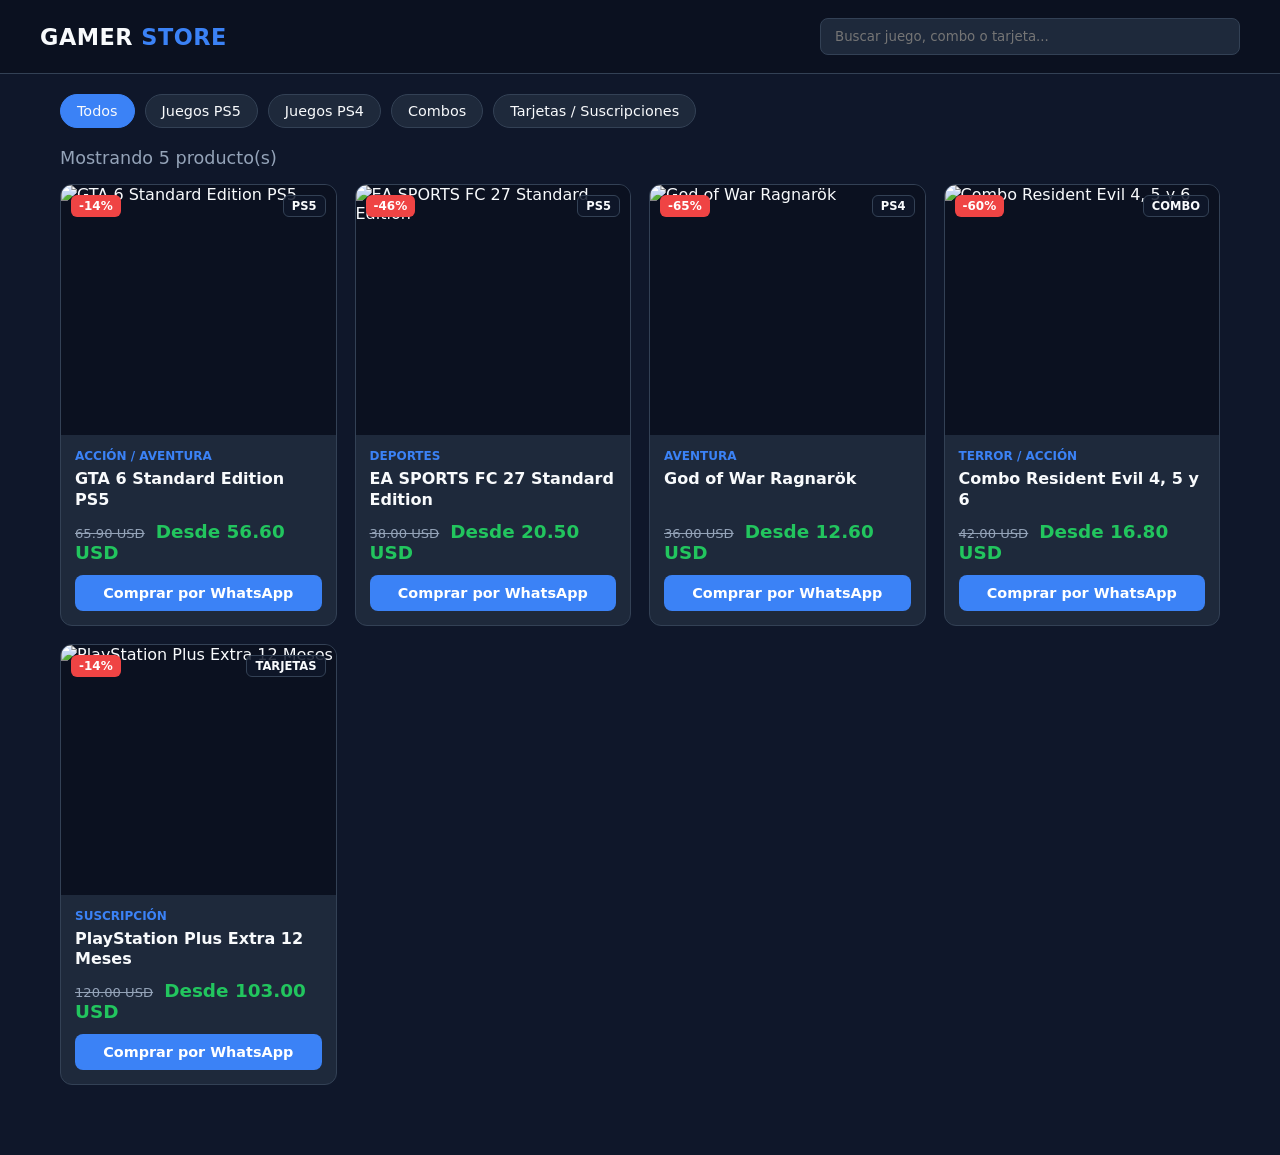
==== index.html @ 02ed70de "Update index.html" ====
<!DOCTYPE html>
<html lang="es">
<head>
  <!-- =========================================================
       SECCIÓN 1: CONFIGURACIÓN TÉCNICA Y TÍTULO DE LA PÁGINA
       Aquí defines el título que aparece en la pestaña del navegador.
       ========================================================= -->
  <meta charset="UTF-8" />
  <meta name="viewport" content="width=device-width, initial-scale=1.0" />
  <title>Catálogo Digital Gamer</title>
  
  <!-- =========================================================
       SECCIÓN 2: ESTILOS VISUALES (CSS)
       Aquí controlas colores, tamaños, bordes y distribución.
       Si quieres cambiar colores o el estilo de las tarjetas, se edita aquí.
       ========================================================= -->
  <style>
    /* Variables de color principales de la tienda */
    :root {
      --bg: #0f172a;          /* Color de fondo general */
      --card: #1e293b;        /* Color de fondo de cada tarjeta de producto */
      --card-hover: #273549;  /* Color de la tarjeta al pasar el mouse */
      --accent: #3b82f6;      /* Color principal (botones y detalles) */
      --accent-hover: #2563eb;/* Color del botón al pasar el mouse */
      --green: #22c55e;       /* Color del precio actual */
      --red: #ef4444;         /* Color de la etiqueta de descuento */
      --text: #f8fafc;        /* Color del texto principal */
      --muted: #94a3b8;       /* Color del texto secundario / precio tachado */
      --border: #334155;      /* Color de bordes sutiles */
    }

    /* Reseteo básico para que todos los navegadores midan igual */
    * {
      box-sizing: border-box;
      margin: 0;
      padding: 0;
      font-family: system-ui, -apple-system, sans-serif;
    }

    body {
      background: var(--bg);
      color: var(--text);
      padding-bottom: 50px;
    }

    /* Barra superior fija (Header) */
    header {
      background: #0b1120;
      border-bottom: 1px solid var(--border);
      padding: 18px 20px;
      position: sticky;
      top: 0;
      z-index: 100;
    }

    .header-inner {
      max-width: 1200px;
      margin: auto;
      display: flex;
      flex-wrap: wrap;
      gap: 14px;
      align-items: center;
      justify-content: space-between;
    }

    .logo {
      font-size: 1.4rem;
      font-weight: 800;
      letter-spacing: 0.5px;
    }

    .logo span {
      color: var(--accent);
    }

    /* Caja de búsqueda */
    .search-box {
      flex: 1;
      min-width: 240px;
      max-width: 420px;
    }

    .search-box input {
      width: 100%;
      padding: 10px 14px;
      border-radius: 8px;
      border: 1px solid var(--border);
      background: var(--card);
      color: var(--text);
      outline: none;
    }

    .search-box input:focus {
      border-color: var(--accent);
    }

    /* Fila de botones de filtro */
    .filters {
      max-width: 1200px;
      margin: 20px auto 10px;
      padding: 0 20px;
      display: flex;
      flex-wrap: wrap;
      gap: 10px;
    }

    .filter-btn {
      background: var(--card);
      color: var(--text);
      border: 1px solid var(--border);
      padding: 8px 16px;
      border-radius: 999px;
      cursor: pointer;
      font-size: 0.9rem;
      transition: 0.2s;
    }

    .filter-btn:hover,
    .filter-btn.active {
      background: var(--accent);
      border-color: var(--accent);
    }

    /* Contenedor principal de la cuadrícula de productos */
    .container {
      max-width: 1200px;
      margin: 20px auto;
      padding: 0 20px;
    }

    .section-title {
      font-size: 1.1rem;
      margin-bottom: 16px;
      color: var(--muted);
    }

    /* Cuadrícula adaptable: ajusta columnas según el ancho de pantalla */
    .grid {
      display: grid;
      grid-template-columns: repeat(auto-fill, minmax(220px, 1fr));
      gap: 18px;
    }

    /* Tarjeta individual de cada producto */
    .card {
      background: var(--card);
      border: 1px solid var(--border);
      border-radius: 12px;
      overflow: hidden;
      display: flex;
      flex-direction: column;
      position: relative;
      transition: transform 0.2s, background 0.2s;
    }

    .card:hover {
      transform: translateY(-4px);
      background: var(--card-hover);
    }

    /* Etiqueta roja de descuento (arriba a la izquierda) */
    .badge {
      position: absolute;
      top: 10px;
      left: 10px;
      background: var(--red);
      color: white;
      font-size: 0.75rem;
      font-weight: 700;
      padding: 4px 8px;
      border-radius: 6px;
    }

    /* Etiqueta de plataforma (arriba a la derecha) */
    .platform-tag {
      position: absolute;
      top: 10px;
      right: 10px;
      background: rgba(15, 23, 42, 0.85);
      border: 1px solid var(--border);
      color: var(--text);
      font-size: 0.72rem;
      padding: 3px 8px;
      border-radius: 6px;
      font-weight: 600;
    }

    /* Imagen de portada del producto */
    .card img {
      width: 100%;
      height: 250px;
      object-fit: cover;
      background: #0b1120;
    }

    /* Contenido interno de la tarjeta */
    .card-body {
      padding: 14px;
      display: flex;
      flex-direction: column;
      flex: 1;
      justify-content: space-between;
    }

    .card-category {
      font-size: 0.75rem;
      color: var(--accent);
      font-weight: 600;
      text-transform: uppercase;
    }

    .card-title {
      font-size: 1rem;
      font-weight: 700;
      margin: 6px 0 10px;
      line-height: 1.3;
    }

    .price-box {
      margin-bottom: 12px;
    }

    .old-price {
      font-size: 0.82rem;
      color: var(--muted);
      text-decoration: line-through;
      margin-right: 6px;
    }

    .price {
      font-size: 1.15rem;
      font-weight: 800;
      color: var(--green);
    }

    /* Botón de compra */
    .buy-btn {
      display: block;
      text-align: center;
      background: var(--accent);
      color: white;
      text-decoration: none;
      padding: 10px;
      border-radius: 8px;
      font-weight: 600;
      font-size: 0.9rem;
      transition: 0.2s;
    }

    .buy-btn:hover {
      background: var(--accent-hover);
    }
  </style>
</head>

<body>

  <!-- =========================================================
       SECCIÓN 3: ENCABEZADO (LOGO Y BUSCADOR)
       Aquí está el título visible de la tienda y la caja de búsqueda.
       ========================================================= -->
  <header>
    <div class="header-inner">
      <div class="logo" id="storeName">GAMER <span>STORE</span></div>
      <div class="search-box">
        <input type="text" id="searchInput" placeholder="Buscar juego, combo o tarjeta..." />
      </div>
    </div>
  </header>

  <!-- =========================================================
       SECCIÓN 4: BARRA DE FILTROS
       Cada botón filtra según su atributo data-filter.
       Si agregas una categoría nueva, aquí sumas su botón.
       ========================================================= -->
  <div class="filters" id="filterBar">
    <button class="filter-btn active" data-filter="TODOS">Todos</button>
    <button class="filter-btn" data-filter="PS5">Juegos PS5</button>
    <button class="filter-btn" data-filter="PS4">Juegos PS4</button>
    <button class="filter-btn" data-filter="COMBO">Combos</button>
    <button class="filter-btn" data-filter="TARJETAS">Tarjetas / Suscripciones</button>
  </div>

  <!-- =========================================================
       SECCIÓN 5: ZONA DEL CATÁLOGO
       El contador y la cuadrícula se llenan automáticamente desde JavaScript.
       ========================================================= -->
  <div class="container">
    <div class="section-title" id="resultCount">Cargando catálogo...</div>
    <div class="grid" id="productGrid"></div>
  </div>

  <script>
    /* =========================================================
       SECCIÓN 6: DATOS EDITABLES DE TU TIENDA Y PRODUCTOS
       Esta es la zona que más vas a modificar en el día a día.
       ========================================================= */

    // 6A. Ajustes generales de tu tienda
    const CONFIG = {
      nombreTiendaParte1: "GAMER",          // Primera palabra del logo
      nombreTiendaParte2: "STORE",          // Segunda palabra (resaltada en azul)
      moneda: "USD",                        // Moneda mostrada junto al precio
      whatsappNumero: "593999999999"        // Número de WhatsApp con código de país (sin + ni espacios)
    };

    // 6B. Lista de productos (copia y pega un objeto {...} para agregar uno nuevo)
    const PRODUCTOS = [
      {
        titulo: "GTA 6 Standard Edition PS5",
        plataforma: "PS5", // Debe coincidir con los filtros: PS5, PS4, COMBO o TARJETAS
        categoria: "Acción / Aventura",
        descuento: "-14%", // Déjalo vacío "" si no quieres mostrar etiqueta roja
        precioAnterior: "65.90", // Déjalo vacío "" si no quieres precio tachado
        precioActual: "56.60",
        imagen: "https://images.unsplash.com/photo-1542751371-adc38448a05e?auto=format&fit=crop&w=600&q=80"
      },
      {
        titulo: "EA SPORTS FC 27 Standard Edition",
        plataforma: "PS5",
        categoria: "Deportes",
        descuento: "-46%",
        precioAnterior: "38.00",
        precioActual: "20.50",
        imagen: "https://images.unsplash.com/photo-1511512578047-dfb367046420?auto=format&fit=crop&w=600&q=80"
      },
      {
        titulo: "God of War Ragnarök",
        plataforma: "PS4",
        categoria: "Aventura",
        descuento: "-65%",
        precioAnterior: "36.00",
        precioActual: "12.60",
        imagen: "https://images.unsplash.com/photo-1538481199705-c710c4e965fc?auto=format&fit=crop&w=600&q=80"
      },
      {
        titulo: "Combo Resident Evil 4, 5 y 6",
        plataforma: "COMBO",
        categoria: "Terror / Acción",
        descuento: "-60%",
        precioAnterior: "42.00",
        precioActual: "16.80",
        imagen: "https://images.unsplash.com/photo-1552820728-8b83bb6b773f?auto=format&fit=crop&w=600&q=80"
      },
      {
        titulo: "PlayStation Plus Extra 12 Meses",
        plataforma: "TARJETAS",
        categoria: "Suscripción",
        descuento: "-14%",
        precioAnterior: "120.00",
        precioActual: "103.00",
        imagen: "https://images.unsplash.com/photo-1606144042614-b2417e99c4e3?auto=format&fit=crop&w=600&q=80"
      }
    ];

    /* =========================================================
       SECCIÓN 7: LÓGICA DEL FUNCIONAMIENTO (NO TOCAR AL INICIO)
       Aquí se aplica el nombre de la tienda, se filtran productos,
       se lee el buscador y se generan las tarjetas en pantalla.
       ========================================================= */

    // 7A. Aplica el nombre configurado en CONFIG al logo superior
    const storeNameEl = document.getElementById("storeName");
    storeNameEl.innerHTML = `${CONFIG.nombreTiendaParte1} <span>${CONFIG.nombreTiendaParte2}</span>`;

    // 7B. Estado actual de filtros y búsqueda
    let filtroActual = "TODOS";
    let textoBusqueda = "";

    // 7C. Referencias a elementos del HTML
    const grid = document.getElementById("productGrid");
    const searchInput = document.getElementById("searchInput");
    const filterButtons = document.querySelectorAll(".filter-btn");
    const resultCount = document.getElementById("resultCount");

    // 7D. Función principal: filtra y dibuja las tarjetas en pantalla
    function renderizarProductos() {
      const filtrados = PRODUCTOS.filter((producto) => {
        // Comprueba si coincide con el botón de plataforma activo
        const coincidePlataforma =
          filtroActual === "TODOS" ||
          producto.plataforma.toUpperCase() === filtroActual;

        // Comprueba si el texto escrito aparece en título, categoría o plataforma
        const coincideTexto =
          producto.titulo.toLowerCase().includes(textoBusqueda) ||
          producto.categoria.toLowerCase().includes(textoBusqueda) ||
          producto.plataforma.toLowerCase().includes(textoBusqueda);

        return coincidePlataforma && coincideTexto;
      });

      // Actualiza el contador de resultados
      resultCount.textContent = `Mostrando ${filtrados.length} producto(s)`;

      // Si no hay coincidencias, muestra un mensaje amigable
      if (filtrados.length === 0) {
        grid.innerHTML = `<p style="color: var(--muted);">No se encontraron productos con ese filtro o búsqueda.</p>`;
        return;
      }

      // Construye el HTML de cada tarjeta
      grid.innerHTML = filtrados
        .map((producto) => {
          // Prepara el mensaje automático de WhatsApp con los datos del producto
          const mensaje = encodeURIComponent(
            `Hola! Quiero consultar por: ${producto.titulo} (${producto.plataforma}) - Precio: ${producto.precioActual} ${CONFIG.moneda}`
          );
          const linkWhatsapp = `https://wa.me/${CONFIG.whatsappNumero}?text=${mensaje}`;

          // Solo muestra la etiqueta roja si existe un descuento
          const badgeHtml = producto.descuento
            ? `<span class="badge">${producto.descuento}</span>`
            : "";

          // Solo muestra el precio tachado si existe precioAnterior
          const oldPriceHtml = producto.precioAnterior
            ? `<span class="old-price">${producto.precioAnterior} ${CONFIG.moneda}</span>`
            : "";

          return `
            <div class="card">
              ${badgeHtml}
              <span class="platform-tag">${producto.plataforma}</span>
              <img src="${producto.imagen}" alt="${producto.titulo}" loading="lazy" />
              <div class="card-body">
                <div>
                  <div class="card-category">${producto.categoria}</div>
                  <div class="card-title">${producto.titulo}</div>
                </div>
                <div>
                  <div class="price-box">
                    ${oldPriceHtml}
                    <span class="price">Desde ${producto.precioActual} ${CONFIG.moneda}</span>
                  </div>
                  <a class="buy-btn" href="${linkWhatsapp}" target="_blank" rel="noopener noreferrer">
                    Comprar por WhatsApp
                  </a>
                </div>
              </div>
            </div>
          `;
        })
        .join("");
    }

    // 7E. Escucha los clics en los botones de filtro
    filterButtons.forEach((boton) => {
      boton.addEventListener("click", () => {
        filterButtons.forEach((b) => b.classList.remove("active"));
        boton.classList.add("active");
        filtroActual = boton.dataset.filter;
        renderizarProductos();
      });
    });

    // 7F. Escucha lo que el usuario escribe en el buscador
    searchInput.addEventListener("input", (evento) => {
      textoBusqueda = evento.target.value.toLowerCase().trim();
      renderizarProductos();
    });

    // 7G. Primera ejecución al cargar la página
    renderizarProductos();
  </script>
</body>
</html>
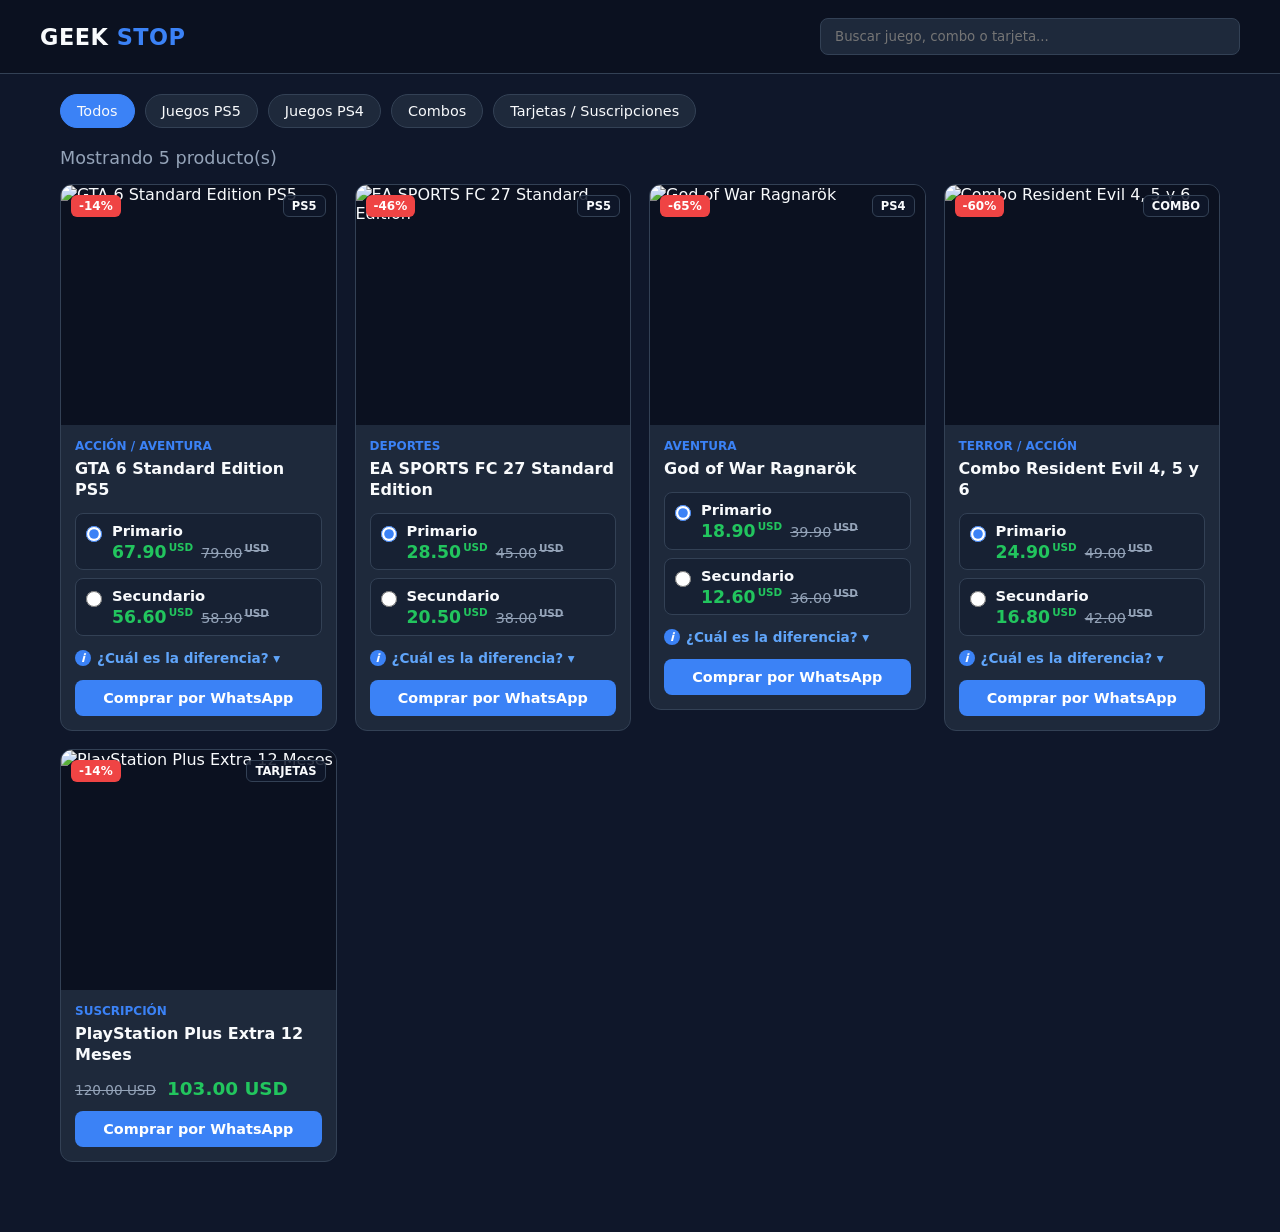
==== commit 30da8258: "Rename inde.html to index.html" ====
--- a/index.html
+++ b/index.html
@@ -3,33 +3,29 @@
 <head>
   <!-- =========================================================
        SECCIÓN 1: CONFIGURACIÓN TÉCNICA Y TÍTULO DE LA PÁGINA
-       Aquí defines el título que aparece en la pestaña del navegador.
        ========================================================= -->
   <meta charset="UTF-8" />
   <meta name="viewport" content="width=device-width, initial-scale=1.0" />
   <title>Catálogo Digital Gamer</title>
-  
+
   <!-- =========================================================
        SECCIÓN 2: ESTILOS VISUALES (CSS)
-       Aquí controlas colores, tamaños, bordes y distribución.
-       Si quieres cambiar colores o el estilo de las tarjetas, se edita aquí.
        ========================================================= -->
   <style>
-    /* Variables de color principales de la tienda */
     :root {
-      --bg: #0f172a;          /* Color de fondo general */
-      --card: #1e293b;        /* Color de fondo de cada tarjeta de producto */
-      --card-hover: #273549;  /* Color de la tarjeta al pasar el mouse */
-      --accent: #3b82f6;      /* Color principal (botones y detalles) */
-      --accent-hover: #2563eb;/* Color del botón al pasar el mouse */
-      --green: #22c55e;       /* Color del precio actual */
-      --red: #ef4444;         /* Color de la etiqueta de descuento */
-      --text: #f8fafc;        /* Color del texto principal */
-      --muted: #94a3b8;       /* Color del texto secundario / precio tachado */
-      --border: #334155;      /* Color de bordes sutiles */
-    }
-
-    /* Reseteo básico para que todos los navegadores midan igual */
+      --bg: #0f172a;
+      --card: #1e293b;
+      --card-hover: #273549;
+      --accent: #3b82f6;
+      --accent-hover: #2563eb;
+      --green: #22c55e;
+      --red: #ef4444;
+      --text: #f8fafc;
+      --muted: #94a3b8;
+      --border: #334155;
+      --info-bg: #0f172a;
+    }
+
     * {
       box-sizing: border-box;
       margin: 0;
@@ -43,7 +39,7 @@
       padding-bottom: 50px;
     }
 
-    /* Barra superior fija (Header) */
+    /* Barra superior fija */
     header {
       background: #0b1120;
       border-bottom: 1px solid var(--border);
@@ -73,7 +69,6 @@
       color: var(--accent);
     }
 
-    /* Caja de búsqueda */
     .search-box {
       flex: 1;
       min-width: 240px;
@@ -94,7 +89,7 @@
       border-color: var(--accent);
     }
 
-    /* Fila de botones de filtro */
+    /* Fila de filtros */
     .filters {
       max-width: 1200px;
       margin: 20px auto 10px;
@@ -121,7 +116,7 @@
       border-color: var(--accent);
     }
 
-    /* Contenedor principal de la cuadrícula de productos */
+    /* Contenedor y cuadrícula */
     .container {
       max-width: 1200px;
       margin: 20px auto;
@@ -134,14 +129,14 @@
       color: var(--muted);
     }
 
-    /* Cuadrícula adaptable: ajusta columnas según el ancho de pantalla */
     .grid {
       display: grid;
-      grid-template-columns: repeat(auto-fill, minmax(220px, 1fr));
+      grid-template-columns: repeat(auto-fill, minmax(245px, 1fr));
       gap: 18px;
-    }
-
-    /* Tarjeta individual de cada producto */
+      align-items: start;
+    }
+
+    /* Tarjeta individual */
     .card {
       background: var(--card);
       border: 1px solid var(--border);
@@ -158,7 +153,6 @@
       background: var(--card-hover);
     }
 
-    /* Etiqueta roja de descuento (arriba a la izquierda) */
     .badge {
       position: absolute;
       top: 10px;
@@ -171,7 +165,6 @@
       border-radius: 6px;
     }
 
-    /* Etiqueta de plataforma (arriba a la derecha) */
     .platform-tag {
       position: absolute;
       top: 10px;
@@ -185,15 +178,13 @@
       font-weight: 600;
     }
 
-    /* Imagen de portada del producto */
     .card img {
       width: 100%;
-      height: 250px;
+      height: 240px;
       object-fit: cover;
       background: #0b1120;
     }
 
-    /* Contenido interno de la tarjeta */
     .card-body {
       padding: 14px;
       display: flex;
@@ -212,16 +203,144 @@
     .card-title {
       font-size: 1rem;
       font-weight: 700;
-      margin: 6px 0 10px;
+      margin: 6px 0 12px;
       line-height: 1.3;
     }
 
+    /* =========================================================
+       NUEVOS ESTILOS: SELECTOR PRIMARIO / SECUNDARIO Y DESPLEGABLE
+       ========================================================= */
+    .edition-options {
+      display: flex;
+      flex-direction: column;
+      gap: 8px;
+      margin-bottom: 10px;
+    }
+
+    .edition-option {
+      display: flex;
+      align-items: flex-start;
+      gap: 10px;
+      padding: 8px 10px;
+      border-radius: 8px;
+      border: 1px solid var(--border);
+      background: rgba(15, 23, 42, 0.45);
+      cursor: pointer;
+      transition: 0.2s;
+    }
+
+    .edition-option:hover {
+      border-color: var(--accent);
+    }
+
+    .edition-option input[type="radio"] {
+      margin-top: 4px;
+      accent-color: var(--accent);
+      cursor: pointer;
+      width: 16px;
+      height: 16px;
+    }
+
+    .edition-details {
+      display: flex;
+      flex-direction: column;
+    }
+
+    .edition-label {
+      font-size: 0.92rem;
+      font-weight: 700;
+      color: var(--text);
+      margin-bottom: 2px;
+    }
+
+    .edition-prices {
+      display: flex;
+      align-items: baseline;
+      gap: 8px;
+      flex-wrap: wrap;
+    }
+
+    .price-now {
+      font-size: 1.08rem;
+      font-weight: 800;
+      color: var(--green);
+    }
+
+    .price-now sup,
+    .price-old sup {
+      font-size: 0.65rem;
+      font-weight: 600;
+      margin-left: 2px;
+    }
+
+    .price-old {
+      font-size: 0.9rem;
+      color: var(--muted);
+      text-decoration: line-through;
+    }
+
+    /* Botón "¿Cuál es la diferencia?" */
+    .diff-toggle {
+      display: inline-flex;
+      align-items: center;
+      gap: 6px;
+      background: none;
+      border: none;
+      color: #60a5fa;
+      font-size: 0.85rem;
+      font-weight: 600;
+      cursor: pointer;
+      padding: 4px 0;
+      margin-bottom: 10px;
+      text-align: left;
+    }
+
+    .diff-toggle:hover {
+      text-decoration: underline;
+    }
+
+    .info-icon {
+      display: inline-flex;
+      align-items: center;
+      justify-content: center;
+      width: 16px;
+      height: 16px;
+      border-radius: 50%;
+      background: #3b82f6;
+      color: #ffffff;
+      font-size: 0.72rem;
+      font-weight: 800;
+      font-style: italic;
+    }
+
+    /* Bloque desplegable con la explicación */
+    .diff-box {
+      display: none;
+      background: var(--info-bg);
+      border: 1px solid var(--border);
+      border-radius: 8px;
+      padding: 10px 12px;
+      font-size: 0.8rem;
+      line-height: 1.45;
+      color: #cbd5e1;
+      margin-bottom: 12px;
+    }
+
+    .diff-box.open {
+      display: block;
+    }
+
+    .diff-box p + p {
+      margin-top: 6px;
+    }
+
+    /* Precio simple para tarjetas / suscripciones */
     .price-box {
       margin-bottom: 12px;
     }
 
     .old-price {
-      font-size: 0.82rem;
+      font-size: 0.85rem;
       color: var(--muted);
       text-decoration: line-through;
       margin-right: 6px;
@@ -233,7 +352,7 @@
       color: var(--green);
     }
 
-    /* Botón de compra */
+    /* Botón de compra por WhatsApp */
     .buy-btn {
       display: block;
       text-align: center;
@@ -257,11 +376,10 @@
 
   <!-- =========================================================
        SECCIÓN 3: ENCABEZADO (LOGO Y BUSCADOR)
-       Aquí está el título visible de la tienda y la caja de búsqueda.
        ========================================================= -->
   <header>
     <div class="header-inner">
-      <div class="logo" id="storeName">GAMER <span>STORE</span></div>
+      <div class="logo" id="storeName">GEEK <span>STOP</span></div>
       <div class="search-box">
         <input type="text" id="searchInput" placeholder="Buscar juego, combo o tarjeta..." />
       </div>
@@ -270,8 +388,6 @@
 
   <!-- =========================================================
        SECCIÓN 4: BARRA DE FILTROS
-       Cada botón filtra según su atributo data-filter.
-       Si agregas una categoría nueva, aquí sumas su botón.
        ========================================================= -->
   <div class="filters" id="filterBar">
     <button class="filter-btn active" data-filter="TODOS">Todos</button>
@@ -283,7 +399,6 @@
 
   <!-- =========================================================
        SECCIÓN 5: ZONA DEL CATÁLOGO
-       El contador y la cuadrícula se llenan automáticamente desde JavaScript.
        ========================================================= -->
   <div class="container">
     <div class="section-title" id="resultCount">Cargando catálogo...</div>
@@ -293,26 +408,34 @@
   <script>
     /* =========================================================
        SECCIÓN 6: DATOS EDITABLES DE TU TIENDA Y PRODUCTOS
-       Esta es la zona que más vas a modificar en el día a día.
        ========================================================= */
 
-    // 6A. Ajustes generales de tu tienda
+    // 6A. Ajustes generales y texto único de "¿Cuál es la diferencia?"
     const CONFIG = {
-      nombreTiendaParte1: "GAMER",          // Primera palabra del logo
-      nombreTiendaParte2: "STORE",          // Segunda palabra (resaltada en azul)
-      moneda: "USD",                        // Moneda mostrada junto al precio
-      whatsappNumero: "593999999999"        // Número de WhatsApp con código de país (sin + ni espacios)
+      nombreTiendaParte1: "GEEK",
+      nombreTiendaParte2: "STOP",
+      moneda: "USD",
+      whatsappNumero: "593999999999", // Tu número con código de país sin +
+
+      // Texto único que se mostrará al abrir "¿Cuál es la diferencia?" en todos los juegos
+      explicacionPrimarioSecundario: `
+        <p><strong>Cuenta Primaria:</strong> Juegas directamente desde tu usuario personal de PlayStation, guardas tus trofeos y avances en tu cuenta y puedes jugar sin conexión a internet.</p>
+        <p><strong>Cuenta Secundaria:</strong> Juegas ingresando al usuario entregado y requiere conexión a internet para verificar la licencia mientras juegas.</p>
+      `
     };
 
-    // 6B. Lista de productos (copia y pega un objeto {...} para agregar uno nuevo)
+    // 6B. Lista de productos
+    // - Para JUEGOS (PS5, PS4, COMBO): usa esJuego: true y rellena primario y secundario.
+    // - Para TARJETAS / SUSCRIPCIONES: usa esJuego: false y rellena precioAnterior y precioActual.
     const PRODUCTOS = [
       {
         titulo: "GTA 6 Standard Edition PS5",
-        plataforma: "PS5", // Debe coincidir con los filtros: PS5, PS4, COMBO o TARJETAS
+        plataforma: "PS5",
         categoria: "Acción / Aventura",
-        descuento: "-14%", // Déjalo vacío "" si no quieres mostrar etiqueta roja
-        precioAnterior: "65.90", // Déjalo vacío "" si no quieres precio tachado
-        precioActual: "56.60",
+        descuento: "-14%",
+        esJuego: true,
+        primario: { actual: "67.90", anterior: "79.00" },
+        secundario: { actual: "56.60", anterior: "58.90" },
         imagen: "https://images.unsplash.com/photo-1542751371-adc38448a05e?auto=format&fit=crop&w=600&q=80"
       },
       {
@@ -320,8 +443,9 @@
         plataforma: "PS5",
         categoria: "Deportes",
         descuento: "-46%",
-        precioAnterior: "38.00",
-        precioActual: "20.50",
+        esJuego: true,
+        primario: { actual: "28.50", anterior: "45.00" },
+        secundario: { actual: "20.50", anterior: "38.00" },
         imagen: "https://images.unsplash.com/photo-1511512578047-dfb367046420?auto=format&fit=crop&w=600&q=80"
       },
       {
@@ -329,8 +453,9 @@
         plataforma: "PS4",
         categoria: "Aventura",
         descuento: "-65%",
-        precioAnterior: "36.00",
-        precioActual: "12.60",
+        esJuego: true,
+        primario: { actual: "18.90", anterior: "39.90" },
+        secundario: { actual: "12.60", anterior: "36.00" },
         imagen: "https://images.unsplash.com/photo-1538481199705-c710c4e965fc?auto=format&fit=crop&w=600&q=80"
       },
       {
@@ -338,8 +463,9 @@
         plataforma: "COMBO",
         categoria: "Terror / Acción",
         descuento: "-60%",
-        precioAnterior: "42.00",
-        precioActual: "16.80",
+        esJuego: true,
+        primario: { actual: "24.90", anterior: "49.00" },
+        secundario: { actual: "16.80", anterior: "42.00" },
         imagen: "https://images.unsplash.com/photo-1552820728-8b83bb6b773f?auto=format&fit=crop&w=600&q=80"
       },
       {
@@ -347,6 +473,7 @@
         plataforma: "TARJETAS",
         categoria: "Suscripción",
         descuento: "-14%",
+        esJuego: false,
         precioAnterior: "120.00",
         precioActual: "103.00",
         imagen: "https://images.unsplash.com/photo-1606144042614-b2417e99c4e3?auto=format&fit=crop&w=600&q=80"
@@ -354,34 +481,33 @@
     ];
 
     /* =========================================================
-       SECCIÓN 7: LÓGICA DEL FUNCIONAMIENTO (NO TOCAR AL INICIO)
-       Aquí se aplica el nombre de la tienda, se filtran productos,
-       se lee el buscador y se generan las tarjetas en pantalla.
+       SECCIÓN 7: LÓGICA DEL FUNCIONAMIENTO (NO NECESITAS TOCARLA)
        ========================================================= */
-
-    // 7A. Aplica el nombre configurado en CONFIG al logo superior
     const storeNameEl = document.getElementById("storeName");
     storeNameEl.innerHTML = `${CONFIG.nombreTiendaParte1} <span>${CONFIG.nombreTiendaParte2}</span>`;
 
-    // 7B. Estado actual de filtros y búsqueda
     let filtroActual = "TODOS";
     let textoBusqueda = "";
 
-    // 7C. Referencias a elementos del HTML
     const grid = document.getElementById("productGrid");
     const searchInput = document.getElementById("searchInput");
     const filterButtons = document.querySelectorAll(".filter-btn");
     const resultCount = document.getElementById("resultCount");
 
-    // 7D. Función principal: filtra y dibuja las tarjetas en pantalla
+    function crearUrlWhatsapp(titulo, plataforma, modalidad, precio) {
+      const detalleModalidad = modalidad ? ` - Edición: ${modalidad}` : "";
+      const mensaje = encodeURIComponent(
+        `Hola! Quiero comprar: ${titulo} (${plataforma})${detalleModalidad} - Precio: ${precio} ${CONFIG.moneda}`
+      );
+      return `https://wa.me/${CONFIG.whatsappNumero}?text=${mensaje}`;
+    }
+
     function renderizarProductos() {
       const filtrados = PRODUCTOS.filter((producto) => {
-        // Comprueba si coincide con el botón de plataforma activo
         const coincidePlataforma =
           filtroActual === "TODOS" ||
           producto.plataforma.toUpperCase() === filtroActual;
 
-        // Comprueba si el texto escrito aparece en título, categoría o plataforma
         const coincideTexto =
           producto.titulo.toLowerCase().includes(textoBusqueda) ||
           producto.categoria.toLowerCase().includes(textoBusqueda) ||
@@ -390,30 +516,98 @@
         return coincidePlataforma && coincideTexto;
       });
 
-      // Actualiza el contador de resultados
       resultCount.textContent = `Mostrando ${filtrados.length} producto(s)`;
 
-      // Si no hay coincidencias, muestra un mensaje amigable
       if (filtrados.length === 0) {
         grid.innerHTML = `<p style="color: var(--muted);">No se encontraron productos con ese filtro o búsqueda.</p>`;
         return;
       }
 
-      // Construye el HTML de cada tarjeta
       grid.innerHTML = filtrados
-        .map((producto) => {
-          // Prepara el mensaje automático de WhatsApp con los datos del producto
-          const mensaje = encodeURIComponent(
-            `Hola! Quiero consultar por: ${producto.titulo} (${producto.plataforma}) - Precio: ${producto.precioActual} ${CONFIG.moneda}`
-          );
-          const linkWhatsapp = `https://wa.me/${CONFIG.whatsappNumero}?text=${mensaje}`;
-
-          // Solo muestra la etiqueta roja si existe un descuento
+        .map((producto, idx) => {
           const badgeHtml = producto.descuento
             ? `<span class="badge">${producto.descuento}</span>`
             : "";
 
-          // Solo muestra el precio tachado si existe precioAnterior
+          // Bloque de precios si ES JUEGO (Primario y Secundario + desplegable)
+          if (producto.esJuego) {
+            const radioName = `edicion_${idx}`;
+            const linkInicial = crearUrlWhatsapp(
+              producto.titulo,
+              producto.plataforma,
+              "Primario",
+              producto.primario.actual
+            );
+
+            return `
+              <div class="card" data-titulo="${producto.titulo}" data-plataforma="${producto.plataforma}">
+                ${badgeHtml}
+                <span class="platform-tag">${producto.plataforma}</span>
+                <img src="${producto.imagen}" alt="${producto.titulo}" loading="lazy" />
+                <div class="card-body">
+                  <div>
+                    <div class="card-category">${producto.categoria}</div>
+                    <div class="card-title">${producto.titulo}</div>
+
+                    <div class="edition-options">
+                      <label class="edition-option">
+                        <input
+                          type="radio"
+                          name="${radioName}"
+                          value="Primario"
+                          data-precio="${producto.primario.actual}"
+                          checked
+                        />
+                        <div class="edition-details">
+                          <span class="edition-label">Primario</span>
+                          <div class="edition-prices">
+                            <span class="price-now">${producto.primario.actual}<sup>${CONFIG.moneda}</sup></span>
+                            ${producto.primario.anterior ? `<span class="price-old">${producto.primario.anterior}<sup>${CONFIG.moneda}</sup></span>` : ""}
+                          </div>
+                        </div>
+                      </label>
+
+                      <label class="edition-option">
+                        <input
+                          type="radio"
+                          name="${radioName}"
+                          value="Secundario"
+                          data-precio="${producto.secundario.actual}"
+                        />
+                        <div class="edition-details">
+                          <span class="edition-label">Secundario</span>
+                          <div class="edition-prices">
+                            <span class="price-now">${producto.secundario.actual}<sup>${CONFIG.moneda}</sup></span>
+                            ${producto.secundario.anterior ? `<span class="price-old">${producto.secundario.anterior}<sup>${CONFIG.moneda}</sup></span>` : ""}
+                          </div>
+                        </div>
+                      </label>
+                    </div>
+
+                    <button type="button" class="diff-toggle">
+                      <span class="info-icon">i</span> ¿Cuál es la diferencia? ▾
+                    </button>
+                    <div class="diff-box">
+                      ${CONFIG.explicacionPrimarioSecundario}
+                    </div>
+                  </div>
+
+                  <a class="buy-btn" href="${linkInicial}" target="_blank" rel="noopener noreferrer">
+                    Comprar por WhatsApp
+                  </a>
+                </div>
+              </div>
+            `;
+          }
+
+          // Bloque de precio simple si NO es juego (Tarjetas / Suscripciones)
+          const linkSimple = crearUrlWhatsapp(
+            producto.titulo,
+            producto.plataforma,
+            "",
+            producto.precioActual
+          );
+
           const oldPriceHtml = producto.precioAnterior
             ? `<span class="old-price">${producto.precioAnterior} ${CONFIG.moneda}</span>`
             : "";
@@ -431,9 +625,9 @@
                 <div>
                   <div class="price-box">
                     ${oldPriceHtml}
-                    <span class="price">Desde ${producto.precioActual} ${CONFIG.moneda}</span>
+                    <span class="price">${producto.precioActual} ${CONFIG.moneda}</span>
                   </div>
-                  <a class="buy-btn" href="${linkWhatsapp}" target="_blank" rel="noopener noreferrer">
+                  <a class="buy-btn" href="${linkSimple}" target="_blank" rel="noopener noreferrer">
                     Comprar por WhatsApp
                   </a>
                 </div>
@@ -442,9 +636,35 @@
           `;
         })
         .join("");
-    }
-
-    // 7E. Escucha los clics en los botones de filtro
+
+      // Conecta los eventos de cada tarjeta recién dibujada
+      activarEventosTarjetas();
+    }
+
+    function activarEventosTarjetas() {
+      // 1. Al cambiar entre Primario y Secundario, actualiza el enlace de WhatsApp
+      document.querySelectorAll('.card input[type="radio"]').forEach((radio) => {
+        radio.addEventListener("change", (e) => {
+          const card = e.target.closest(".card");
+          const titulo = card.dataset.titulo;
+          const plataforma = card.dataset.plataforma;
+          const modalidad = e.target.value;
+          const precio = e.target.dataset.precio;
+
+          const buyBtn = card.querySelector(".buy-btn");
+          buyBtn.href = crearUrlWhatsapp(titulo, plataforma, modalidad, precio);
+        });
+      });
+
+      // 2. Al hacer clic en "¿Cuál es la diferencia?", abre o cierra la explicación
+      document.querySelectorAll(".diff-toggle").forEach((btn) => {
+        btn.addEventListener("click", () => {
+          const box = btn.nextElementSibling;
+          box.classList.toggle("open");
+        });
+      });
+    }
+
     filterButtons.forEach((boton) => {
       boton.addEventListener("click", () => {
         filterButtons.forEach((b) => b.classList.remove("active"));
@@ -454,13 +674,11 @@
       });
     });
 
-    // 7F. Escucha lo que el usuario escribe en el buscador
     searchInput.addEventListener("input", (evento) => {
       textoBusqueda = evento.target.value.toLowerCase().trim();
       renderizarProductos();
     });
 
-    // 7G. Primera ejecución al cargar la página
     renderizarProductos();
   </script>
 </body>
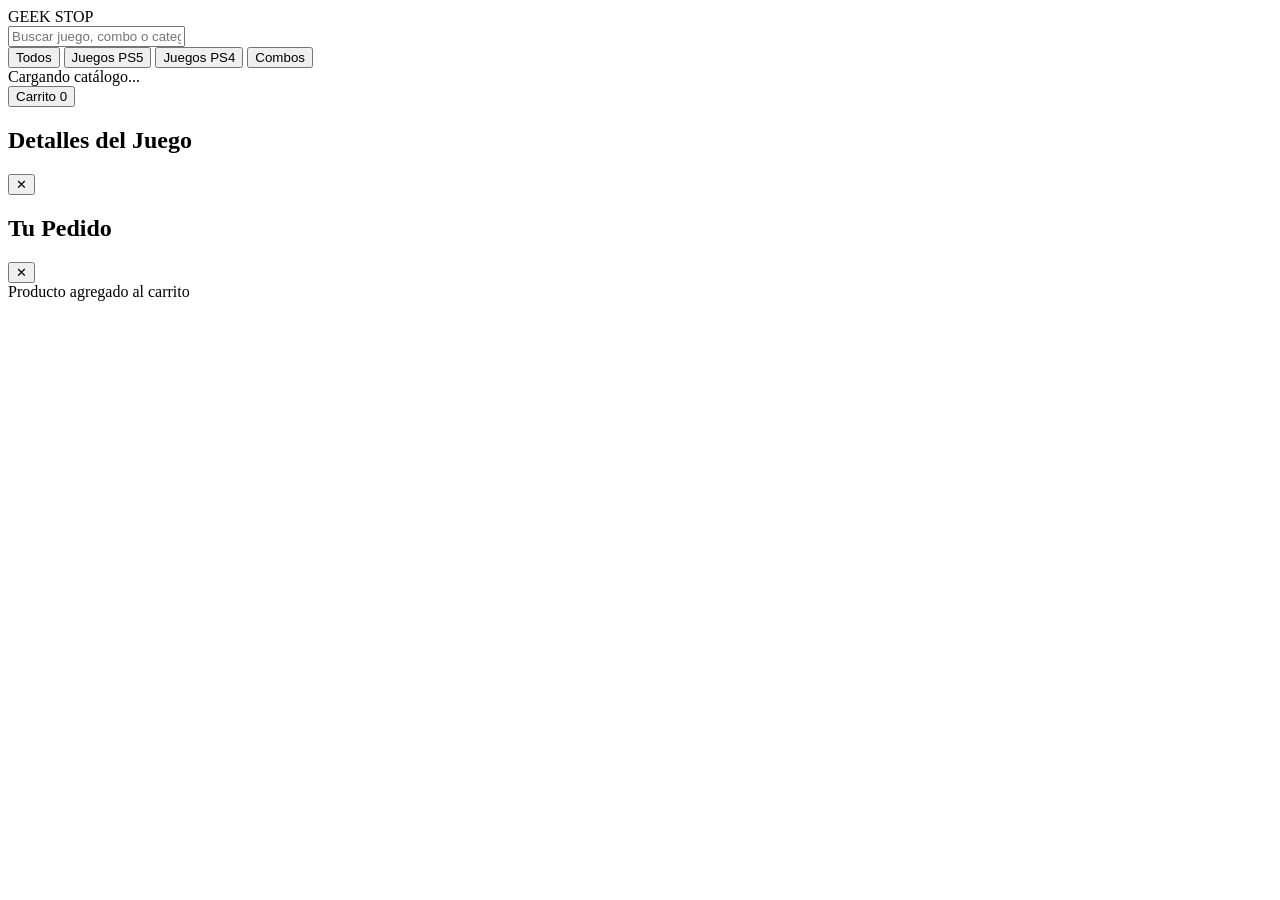
==== commit 5806bc3f: "Rename ind.html to index.html" ====
--- a/index.html
+++ b/index.html
@@ -1,685 +1,81 @@
 <!DOCTYPE html>
 <html lang="es">
 <head>
-  <!-- =========================================================
-       SECCIÓN 1: CONFIGURACIÓN TÉCNICA Y TÍTULO DE LA PÁGINA
-       ========================================================= -->
   <meta charset="UTF-8" />
   <meta name="viewport" content="width=device-width, initial-scale=1.0" />
   <title>Catálogo Digital Gamer</title>
-
-  <!-- =========================================================
-       SECCIÓN 2: ESTILOS VISUALES (CSS)
-       ========================================================= -->
-  <style>
-    :root {
-      --bg: #0f172a;
-      --card: #1e293b;
-      --card-hover: #273549;
-      --accent: #3b82f6;
-      --accent-hover: #2563eb;
-      --green: #22c55e;
-      --red: #ef4444;
-      --text: #f8fafc;
-      --muted: #94a3b8;
-      --border: #334155;
-      --info-bg: #0f172a;
-    }
-
-    * {
-      box-sizing: border-box;
-      margin: 0;
-      padding: 0;
-      font-family: system-ui, -apple-system, sans-serif;
-    }
-
-    body {
-      background: var(--bg);
-      color: var(--text);
-      padding-bottom: 50px;
-    }
-
-    /* Barra superior fija */
-    header {
-      background: #0b1120;
-      border-bottom: 1px solid var(--border);
-      padding: 18px 20px;
-      position: sticky;
-      top: 0;
-      z-index: 100;
-    }
-
-    .header-inner {
-      max-width: 1200px;
-      margin: auto;
-      display: flex;
-      flex-wrap: wrap;
-      gap: 14px;
-      align-items: center;
-      justify-content: space-between;
-    }
-
-    .logo {
-      font-size: 1.4rem;
-      font-weight: 800;
-      letter-spacing: 0.5px;
-    }
-
-    .logo span {
-      color: var(--accent);
-    }
-
-    .search-box {
-      flex: 1;
-      min-width: 240px;
-      max-width: 420px;
-    }
-
-    .search-box input {
-      width: 100%;
-      padding: 10px 14px;
-      border-radius: 8px;
-      border: 1px solid var(--border);
-      background: var(--card);
-      color: var(--text);
-      outline: none;
-    }
-
-    .search-box input:focus {
-      border-color: var(--accent);
-    }
-
-    /* Fila de filtros */
-    .filters {
-      max-width: 1200px;
-      margin: 20px auto 10px;
-      padding: 0 20px;
-      display: flex;
-      flex-wrap: wrap;
-      gap: 10px;
-    }
-
-    .filter-btn {
-      background: var(--card);
-      color: var(--text);
-      border: 1px solid var(--border);
-      padding: 8px 16px;
-      border-radius: 999px;
-      cursor: pointer;
-      font-size: 0.9rem;
-      transition: 0.2s;
-    }
-
-    .filter-btn:hover,
-    .filter-btn.active {
-      background: var(--accent);
-      border-color: var(--accent);
-    }
-
-    /* Contenedor y cuadrícula */
-    .container {
-      max-width: 1200px;
-      margin: 20px auto;
-      padding: 0 20px;
-    }
-
-    .section-title {
-      font-size: 1.1rem;
-      margin-bottom: 16px;
-      color: var(--muted);
-    }
-
-    .grid {
-      display: grid;
-      grid-template-columns: repeat(auto-fill, minmax(245px, 1fr));
-      gap: 18px;
-      align-items: start;
-    }
-
-    /* Tarjeta individual */
-    .card {
-      background: var(--card);
-      border: 1px solid var(--border);
-      border-radius: 12px;
-      overflow: hidden;
-      display: flex;
-      flex-direction: column;
-      position: relative;
-      transition: transform 0.2s, background 0.2s;
-    }
-
-    .card:hover {
-      transform: translateY(-4px);
-      background: var(--card-hover);
-    }
-
-    .badge {
-      position: absolute;
-      top: 10px;
-      left: 10px;
-      background: var(--red);
-      color: white;
-      font-size: 0.75rem;
-      font-weight: 700;
-      padding: 4px 8px;
-      border-radius: 6px;
-    }
-
-    .platform-tag {
-      position: absolute;
-      top: 10px;
-      right: 10px;
-      background: rgba(15, 23, 42, 0.85);
-      border: 1px solid var(--border);
-      color: var(--text);
-      font-size: 0.72rem;
-      padding: 3px 8px;
-      border-radius: 6px;
-      font-weight: 600;
-    }
-
-    .card img {
-      width: 100%;
-      height: 240px;
-      object-fit: cover;
-      background: #0b1120;
-    }
-
-    .card-body {
-      padding: 14px;
-      display: flex;
-      flex-direction: column;
-      flex: 1;
-      justify-content: space-between;
-    }
-
-    .card-category {
-      font-size: 0.75rem;
-      color: var(--accent);
-      font-weight: 600;
-      text-transform: uppercase;
-    }
-
-    .card-title {
-      font-size: 1rem;
-      font-weight: 700;
-      margin: 6px 0 12px;
-      line-height: 1.3;
-    }
-
-    /* =========================================================
-       NUEVOS ESTILOS: SELECTOR PRIMARIO / SECUNDARIO Y DESPLEGABLE
-       ========================================================= */
-    .edition-options {
-      display: flex;
-      flex-direction: column;
-      gap: 8px;
-      margin-bottom: 10px;
-    }
-
-    .edition-option {
-      display: flex;
-      align-items: flex-start;
-      gap: 10px;
-      padding: 8px 10px;
-      border-radius: 8px;
-      border: 1px solid var(--border);
-      background: rgba(15, 23, 42, 0.45);
-      cursor: pointer;
-      transition: 0.2s;
-    }
-
-    .edition-option:hover {
-      border-color: var(--accent);
-    }
-
-    .edition-option input[type="radio"] {
-      margin-top: 4px;
-      accent-color: var(--accent);
-      cursor: pointer;
-      width: 16px;
-      height: 16px;
-    }
-
-    .edition-details {
-      display: flex;
-      flex-direction: column;
-    }
-
-    .edition-label {
-      font-size: 0.92rem;
-      font-weight: 700;
-      color: var(--text);
-      margin-bottom: 2px;
-    }
-
-    .edition-prices {
-      display: flex;
-      align-items: baseline;
-      gap: 8px;
-      flex-wrap: wrap;
-    }
-
-    .price-now {
-      font-size: 1.08rem;
-      font-weight: 800;
-      color: var(--green);
-    }
-
-    .price-now sup,
-    .price-old sup {
-      font-size: 0.65rem;
-      font-weight: 600;
-      margin-left: 2px;
-    }
-
-    .price-old {
-      font-size: 0.9rem;
-      color: var(--muted);
-      text-decoration: line-through;
-    }
-
-    /* Botón "¿Cuál es la diferencia?" */
-    .diff-toggle {
-      display: inline-flex;
-      align-items: center;
-      gap: 6px;
-      background: none;
-      border: none;
-      color: #60a5fa;
-      font-size: 0.85rem;
-      font-weight: 600;
-      cursor: pointer;
-      padding: 4px 0;
-      margin-bottom: 10px;
-      text-align: left;
-    }
-
-    .diff-toggle:hover {
-      text-decoration: underline;
-    }
-
-    .info-icon {
-      display: inline-flex;
-      align-items: center;
-      justify-content: center;
-      width: 16px;
-      height: 16px;
-      border-radius: 50%;
-      background: #3b82f6;
-      color: #ffffff;
-      font-size: 0.72rem;
-      font-weight: 800;
-      font-style: italic;
-    }
-
-    /* Bloque desplegable con la explicación */
-    .diff-box {
-      display: none;
-      background: var(--info-bg);
-      border: 1px solid var(--border);
-      border-radius: 8px;
-      padding: 10px 12px;
-      font-size: 0.8rem;
-      line-height: 1.45;
-      color: #cbd5e1;
-      margin-bottom: 12px;
-    }
-
-    .diff-box.open {
-      display: block;
-    }
-
-    .diff-box p + p {
-      margin-top: 6px;
-    }
-
-    /* Precio simple para tarjetas / suscripciones */
-    .price-box {
-      margin-bottom: 12px;
-    }
-
-    .old-price {
-      font-size: 0.85rem;
-      color: var(--muted);
-      text-decoration: line-through;
-      margin-right: 6px;
-    }
-
-    .price {
-      font-size: 1.15rem;
-      font-weight: 800;
-      color: var(--green);
-    }
-
-    /* Botón de compra por WhatsApp */
-    .buy-btn {
-      display: block;
-      text-align: center;
-      background: var(--accent);
-      color: white;
-      text-decoration: none;
-      padding: 10px;
-      border-radius: 8px;
-      font-weight: 600;
-      font-size: 0.9rem;
-      transition: 0.2s;
-    }
-
-    .buy-btn:hover {
-      background: var(--accent-hover);
-    }
-  </style>
+  <link rel="stylesheet" href="./estilos.css" />
 </head>
-
 <body>
 
-  <!-- =========================================================
-       SECCIÓN 3: ENCABEZADO (LOGO Y BUSCADOR)
-       ========================================================= -->
+  <!-- ENCABEZADO: LOGO Y BUSCADOR -->
   <header>
     <div class="header-inner">
       <div class="logo" id="storeName">GEEK <span>STOP</span></div>
       <div class="search-box">
-        <input type="text" id="searchInput" placeholder="Buscar juego, combo o tarjeta..." />
+        <input type="text" id="searchInput" placeholder="Buscar juego, combo o categoría..." />
       </div>
     </div>
   </header>
 
-  <!-- =========================================================
-       SECCIÓN 4: BARRA DE FILTROS
-       ========================================================= -->
+  <!-- FUTURO: Aquí podrás agregar banners o avisos promocionales si lo deseas -->
+
+  <!-- BARRA DE FILTROS -->
   <div class="filters" id="filterBar">
     <button class="filter-btn active" data-filter="TODOS">Todos</button>
     <button class="filter-btn" data-filter="PS5">Juegos PS5</button>
     <button class="filter-btn" data-filter="PS4">Juegos PS4</button>
     <button class="filter-btn" data-filter="COMBO">Combos</button>
-    <button class="filter-btn" data-filter="TARJETAS">Tarjetas / Suscripciones</button>
+    <!-- FUTURO: Aquí podrás sumar filtros para antivirus, streaming, etc. -->
   </div>
 
-  <!-- =========================================================
-       SECCIÓN 5: ZONA DEL CATÁLOGO
-       ========================================================= -->
-  <div class="container">
+  <!-- CATÁLOGO Y PAGINACIÓN -->
+  <main class="container">
     <div class="section-title" id="resultCount">Cargando catálogo...</div>
     <div class="grid" id="productGrid"></div>
+
+    <div class="load-more-wrap" id="loadMoreWrap" style="display: none;">
+      <button type="button" class="load-more-btn" id="loadMoreBtn">
+        Cargar más productos
+      </button>
+    </div>
+  </main>
+
+  <!-- BOTÓN FLOTANTE DEL CARRITO (ABAJO A LA DERECHA) -->
+  <button type="button" class="floating-cart-btn" id="openCartBtn" aria-label="Abrir carrito">
+    <span>Carrito</span>
+    <span class="cart-badge" id="cartCount">0</span>
+  </button>
+
+  <!-- VENTANA MODAL: INFORMACIÓN DETALLADA DEL JUEGO -->
+  <div class="modal-backdrop" id="infoModalBackdrop" aria-hidden="true">
+    <div class="modal-box" role="dialog" aria-modal="true" aria-labelledby="infoModalTitle">
+      <div class="modal-header">
+        <h2 class="modal-title" id="infoModalTitle">Detalles del Juego</h2>
+        <button type="button" class="modal-close" id="closeInfoModal" aria-label="Cerrar">✕</button>
+      </div>
+      <div id="infoModalContent"></div>
+    </div>
   </div>
 
-  <script>
-    /* =========================================================
-       SECCIÓN 6: DATOS EDITABLES DE TU TIENDA Y PRODUCTOS
-       ========================================================= */
+  <!-- VENTANA MODAL: PEDIDO / CARRITO DE COMPRAS -->
+  <div class="modal-backdrop" id="cartModalBackdrop" aria-hidden="true">
+    <div class="modal-box" role="dialog" aria-modal="true" aria-labelledby="cartModalTitle">
+      <div class="modal-header">
+        <h2 class="modal-title" id="cartModalTitle">Tu Pedido</h2>
+        <button type="button" class="modal-close" id="closeCartModal" aria-label="Cerrar">✕</button>
+      </div>
+      <div id="cartModalContent"></div>
+    </div>
+  </div>
 
-    // 6A. Ajustes generales y texto único de "¿Cuál es la diferencia?"
-    const CONFIG = {
-      nombreTiendaParte1: "GEEK",
-      nombreTiendaParte2: "STOP",
-      moneda: "USD",
-      whatsappNumero: "593999999999", // Tu número con código de país sin +
+  <!-- AVISO RÁPIDO AL AGREGAR AL CARRITO -->
+  <div class="toast" id="toastMsg">Producto agregado al carrito</div>
 
-      // Texto único que se mostrará al abrir "¿Cuál es la diferencia?" en todos los juegos
-      explicacionPrimarioSecundario: `
-        <p><strong>Cuenta Primaria:</strong> Juegas directamente desde tu usuario personal de PlayStation, guardas tus trofeos y avances en tu cuenta y puedes jugar sin conexión a internet.</p>
-        <p><strong>Cuenta Secundaria:</strong> Juegas ingresando al usuario entregado y requiere conexión a internet para verificar la licencia mientras juegas.</p>
-      `
-    };
+  <!-- PIE DE PÁGINA -->
+  <footer id="storeFooter"></footer>
 
-    // 6B. Lista de productos
-    // - Para JUEGOS (PS5, PS4, COMBO): usa esJuego: true y rellena primario y secundario.
-    // - Para TARJETAS / SUSCRIPCIONES: usa esJuego: false y rellena precioAnterior y precioActual.
-    const PRODUCTOS = [
-      {
-        titulo: "GTA 6 Standard Edition PS5",
-        plataforma: "PS5",
-        categoria: "Acción / Aventura",
-        descuento: "-14%",
-        esJuego: true,
-        primario: { actual: "67.90", anterior: "79.00" },
-        secundario: { actual: "56.60", anterior: "58.90" },
-        imagen: "https://images.unsplash.com/photo-1542751371-adc38448a05e?auto=format&fit=crop&w=600&q=80"
-      },
-      {
-        titulo: "EA SPORTS FC 27 Standard Edition",
-        plataforma: "PS5",
-        categoria: "Deportes",
-        descuento: "-46%",
-        esJuego: true,
-        primario: { actual: "28.50", anterior: "45.00" },
-        secundario: { actual: "20.50", anterior: "38.00" },
-        imagen: "https://images.unsplash.com/photo-1511512578047-dfb367046420?auto=format&fit=crop&w=600&q=80"
-      },
-      {
-        titulo: "God of War Ragnarök",
-        plataforma: "PS4",
-        categoria: "Aventura",
-        descuento: "-65%",
-        esJuego: true,
-        primario: { actual: "18.90", anterior: "39.90" },
-        secundario: { actual: "12.60", anterior: "36.00" },
-        imagen: "https://images.unsplash.com/photo-1538481199705-c710c4e965fc?auto=format&fit=crop&w=600&q=80"
-      },
-      {
-        titulo: "Combo Resident Evil 4, 5 y 6",
-        plataforma: "COMBO",
-        categoria: "Terror / Acción",
-        descuento: "-60%",
-        esJuego: true,
-        primario: { actual: "24.90", anterior: "49.00" },
-        secundario: { actual: "16.80", anterior: "42.00" },
-        imagen: "https://images.unsplash.com/photo-1552820728-8b83bb6b773f?auto=format&fit=crop&w=600&q=80"
-      },
-      {
-        titulo: "PlayStation Plus Extra 12 Meses",
-        plataforma: "TARJETAS",
-        categoria: "Suscripción",
-        descuento: "-14%",
-        esJuego: false,
-        precioAnterior: "120.00",
-        precioActual: "103.00",
-        imagen: "https://images.unsplash.com/photo-1606144042614-b2417e99c4e3?auto=format&fit=crop&w=600&q=80"
-      }
-    ];
-
-    /* =========================================================
-       SECCIÓN 7: LÓGICA DEL FUNCIONAMIENTO (NO NECESITAS TOCARLA)
-       ========================================================= */
-    const storeNameEl = document.getElementById("storeName");
-    storeNameEl.innerHTML = `${CONFIG.nombreTiendaParte1} <span>${CONFIG.nombreTiendaParte2}</span>`;
-
-    let filtroActual = "TODOS";
-    let textoBusqueda = "";
-
-    const grid = document.getElementById("productGrid");
-    const searchInput = document.getElementById("searchInput");
-    const filterButtons = document.querySelectorAll(".filter-btn");
-    const resultCount = document.getElementById("resultCount");
-
-    function crearUrlWhatsapp(titulo, plataforma, modalidad, precio) {
-      const detalleModalidad = modalidad ? ` - Edición: ${modalidad}` : "";
-      const mensaje = encodeURIComponent(
-        `Hola! Quiero comprar: ${titulo} (${plataforma})${detalleModalidad} - Precio: ${precio} ${CONFIG.moneda}`
-      );
-      return `https://wa.me/${CONFIG.whatsappNumero}?text=${mensaje}`;
-    }
-
-    function renderizarProductos() {
-      const filtrados = PRODUCTOS.filter((producto) => {
-        const coincidePlataforma =
-          filtroActual === "TODOS" ||
-          producto.plataforma.toUpperCase() === filtroActual;
-
-        const coincideTexto =
-          producto.titulo.toLowerCase().includes(textoBusqueda) ||
-          producto.categoria.toLowerCase().includes(textoBusqueda) ||
-          producto.plataforma.toLowerCase().includes(textoBusqueda);
-
-        return coincidePlataforma && coincideTexto;
-      });
-
-      resultCount.textContent = `Mostrando ${filtrados.length} producto(s)`;
-
-      if (filtrados.length === 0) {
-        grid.innerHTML = `<p style="color: var(--muted);">No se encontraron productos con ese filtro o búsqueda.</p>`;
-        return;
-      }
-
-      grid.innerHTML = filtrados
-        .map((producto, idx) => {
-          const badgeHtml = producto.descuento
-            ? `<span class="badge">${producto.descuento}</span>`
-            : "";
-
-          // Bloque de precios si ES JUEGO (Primario y Secundario + desplegable)
-          if (producto.esJuego) {
-            const radioName = `edicion_${idx}`;
-            const linkInicial = crearUrlWhatsapp(
-              producto.titulo,
-              producto.plataforma,
-              "Primario",
-              producto.primario.actual
-            );
-
-            return `
-              <div class="card" data-titulo="${producto.titulo}" data-plataforma="${producto.plataforma}">
-                ${badgeHtml}
-                <span class="platform-tag">${producto.plataforma}</span>
-                <img src="${producto.imagen}" alt="${producto.titulo}" loading="lazy" />
-                <div class="card-body">
-                  <div>
-                    <div class="card-category">${producto.categoria}</div>
-                    <div class="card-title">${producto.titulo}</div>
-
-                    <div class="edition-options">
-                      <label class="edition-option">
-                        <input
-                          type="radio"
-                          name="${radioName}"
-                          value="Primario"
-                          data-precio="${producto.primario.actual}"
-                          checked
-                        />
-                        <div class="edition-details">
-                          <span class="edition-label">Primario</span>
-                          <div class="edition-prices">
-                            <span class="price-now">${producto.primario.actual}<sup>${CONFIG.moneda}</sup></span>
-                            ${producto.primario.anterior ? `<span class="price-old">${producto.primario.anterior}<sup>${CONFIG.moneda}</sup></span>` : ""}
-                          </div>
-                        </div>
-                      </label>
-
-                      <label class="edition-option">
-                        <input
-                          type="radio"
-                          name="${radioName}"
-                          value="Secundario"
-                          data-precio="${producto.secundario.actual}"
-                        />
-                        <div class="edition-details">
-                          <span class="edition-label">Secundario</span>
-                          <div class="edition-prices">
-                            <span class="price-now">${producto.secundario.actual}<sup>${CONFIG.moneda}</sup></span>
-                            ${producto.secundario.anterior ? `<span class="price-old">${producto.secundario.anterior}<sup>${CONFIG.moneda}</sup></span>` : ""}
-                          </div>
-                        </div>
-                      </label>
-                    </div>
-
-                    <button type="button" class="diff-toggle">
-                      <span class="info-icon">i</span> ¿Cuál es la diferencia? ▾
-                    </button>
-                    <div class="diff-box">
-                      ${CONFIG.explicacionPrimarioSecundario}
-                    </div>
-                  </div>
-
-                  <a class="buy-btn" href="${linkInicial}" target="_blank" rel="noopener noreferrer">
-                    Comprar por WhatsApp
-                  </a>
-                </div>
-              </div>
-            `;
-          }
-
-          // Bloque de precio simple si NO es juego (Tarjetas / Suscripciones)
-          const linkSimple = crearUrlWhatsapp(
-            producto.titulo,
-            producto.plataforma,
-            "",
-            producto.precioActual
-          );
-
-          const oldPriceHtml = producto.precioAnterior
-            ? `<span class="old-price">${producto.precioAnterior} ${CONFIG.moneda}</span>`
-            : "";
-
-          return `
-            <div class="card">
-              ${badgeHtml}
-              <span class="platform-tag">${producto.plataforma}</span>
-              <img src="${producto.imagen}" alt="${producto.titulo}" loading="lazy" />
-              <div class="card-body">
-                <div>
-                  <div class="card-category">${producto.categoria}</div>
-                  <div class="card-title">${producto.titulo}</div>
-                </div>
-                <div>
-                  <div class="price-box">
-                    ${oldPriceHtml}
-                    <span class="price">${producto.precioActual} ${CONFIG.moneda}</span>
-                  </div>
-                  <a class="buy-btn" href="${linkSimple}" target="_blank" rel="noopener noreferrer">
-                    Comprar por WhatsApp
-                  </a>
-                </div>
-              </div>
-            </div>
-          `;
-        })
-        .join("");
-
-      // Conecta los eventos de cada tarjeta recién dibujada
-      activarEventosTarjetas();
-    }
-
-    function activarEventosTarjetas() {
-      // 1. Al cambiar entre Primario y Secundario, actualiza el enlace de WhatsApp
-      document.querySelectorAll('.card input[type="radio"]').forEach((radio) => {
-        radio.addEventListener("change", (e) => {
-          const card = e.target.closest(".card");
-          const titulo = card.dataset.titulo;
-          const plataforma = card.dataset.plataforma;
-          const modalidad = e.target.value;
-          const precio = e.target.dataset.precio;
-
-          const buyBtn = card.querySelector(".buy-btn");
-          buyBtn.href = crearUrlWhatsapp(titulo, plataforma, modalidad, precio);
-        });
-      });
-
-      // 2. Al hacer clic en "¿Cuál es la diferencia?", abre o cierra la explicación
-      document.querySelectorAll(".diff-toggle").forEach((btn) => {
-        btn.addEventListener("click", () => {
-          const box = btn.nextElementSibling;
-          box.classList.toggle("open");
-        });
-      });
-    }
-
-    filterButtons.forEach((boton) => {
-      boton.addEventListener("click", () => {
-        filterButtons.forEach((b) => b.classList.remove("active"));
-        boton.classList.add("active");
-        filtroActual = boton.dataset.filter;
-        renderizarProductos();
-      });
-    });
-
-    searchInput.addEventListener("input", (evento) => {
-      textoBusqueda = evento.target.value.toLowerCase().trim();
-      renderizarProductos();
-    });
-
-    renderizarProductos();
-  </script>
+  <script src="./config.js"></script>
+  <script src="./app.js"></script>
 </body>
 </html>
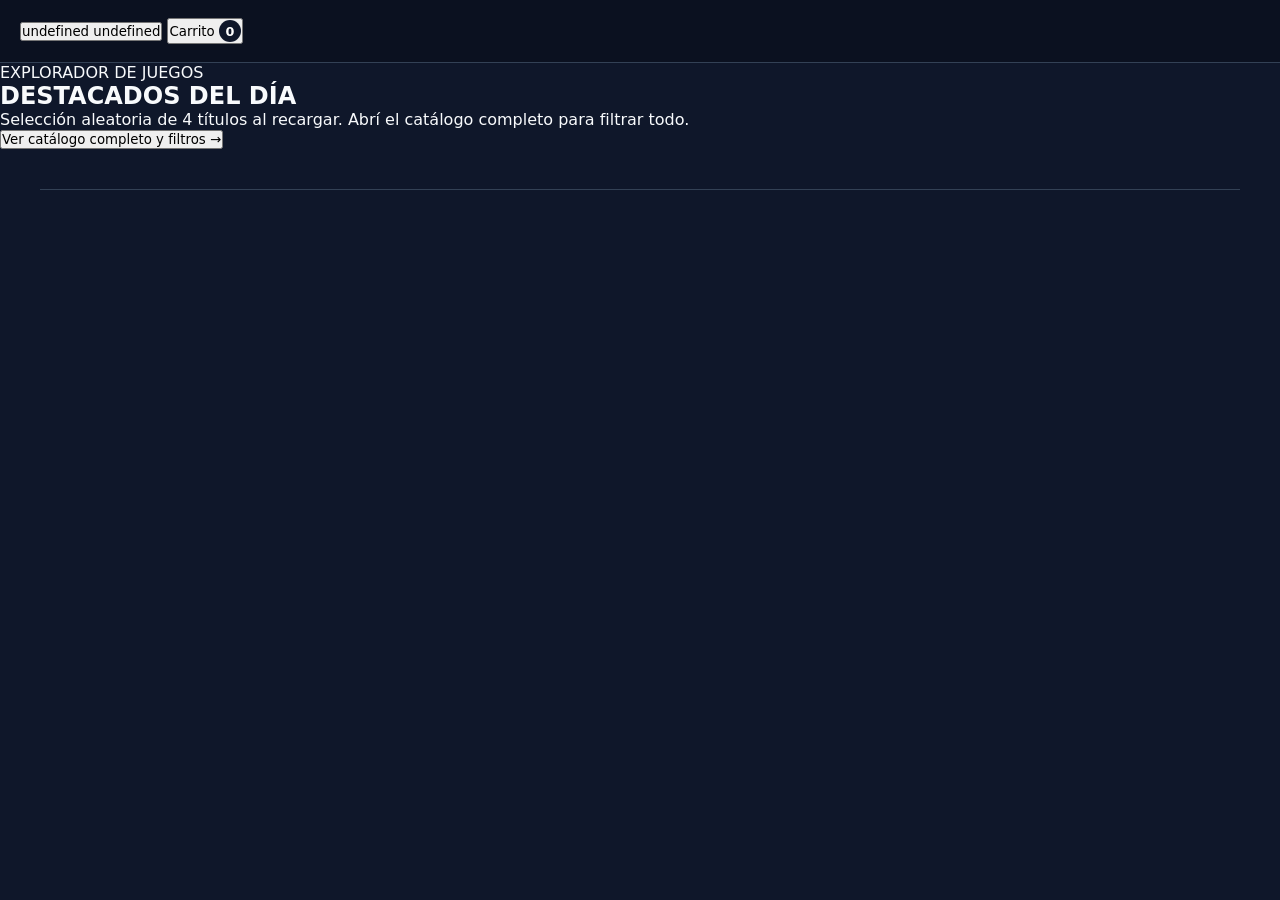
==== commit a54d98fd: "Create index.html" ====
--- a/index.html
+++ b/index.html
@@ -3,77 +3,133 @@
 <head>
   <meta charset="UTF-8" />
   <meta name="viewport" content="width=device-width, initial-scale=1.0" />
-  <title>Catálogo Digital Gamer</title>
+  <title>Geek Stop — Juegos Digitales</title>
   <link rel="stylesheet" href="./estilos.css" />
 </head>
 <body>
+  <!-- =====================================================================
+       ENCABEZADO PRINCIPAL Y BOTÓN DE CARRITO (SIN BOTÓN FLOTANTE WA)
+       ===================================================================== -->
+  <header class="topbar">
+    <div class="topbar-inner">
+      <button type="button" class="brand-btn" id="brandHomeBtn" aria-label="Ir al inicio">
+        <span class="brand-title" id="storeName">Geek Stop</span>
+      </button>
 
-  <!-- ENCABEZADO: LOGO Y BUSCADOR -->
-  <header>
-    <div class="header-inner">
-      <div class="logo" id="storeName">GEEK <span>STOP</span></div>
-      <div class="search-box">
-        <input type="text" id="searchInput" placeholder="Buscar juego, combo o categoría..." />
-      </div>
+      <button type="button" class="cart-trigger" id="openCartBtn">
+        <span>Carrito</span>
+        <span class="cart-badge" id="cartCount">0</span>
+      </button>
     </div>
   </header>
 
-  <!-- FUTURO: Aquí podrás agregar banners o avisos promocionales si lo deseas -->
+  <main class="main-container">
+    <!-- ===================================================================
+         FUTURA SECCIÓN: BANNER / PROMOS
+         Descomenta o rellena este bloque cuando quieras agregar banners.
+         =================================================================== -->
+    <section id="bannerSlot" class="future-slot" aria-label="Banner promocional"></section>
 
-  <!-- BARRA DE FILTROS -->
-  <div class="filters" id="filterBar">
-    <button class="filter-btn active" data-filter="TODOS">Todos</button>
-    <button class="filter-btn" data-filter="PS5">Juegos PS5</button>
-    <button class="filter-btn" data-filter="PS4">Juegos PS4</button>
-    <button class="filter-btn" data-filter="COMBO">Combos</button>
-    <!-- FUTURO: Aquí podrás sumar filtros para antivirus, streaming, etc. -->
-  </div>
+    <!-- ===================================================================
+         VISTA 1: PORTADA ALEATORIA (4 JUEGOS) + CATÁLOGO COMPLETO FILTRABLE
+         =================================================================== -->
+    <section id="catalogView">
+      <div class="section-head">
+        <span class="kicker">EXPLORADOR DE JUEGOS</span>
+        <h1 class="page-title" id="catalogHeading">DESTACADOS DEL DÍA</h1>
+        <p class="page-subtitle" id="catalogSubheading">
+          Selección aleatoria de 4 títulos al recargar. Abrí el catálogo completo para filtrar todo.
+        </p>
+      </div>
 
-  <!-- CATÁLOGO Y PAGINACIÓN -->
-  <main class="container">
-    <div class="section-title" id="resultCount">Cargando catálogo...</div>
-    <div class="grid" id="productGrid"></div>
+      <!-- Barra de filtros: visible al abrir el catálogo completo -->
+      <div class="filters-panel" id="filtersPanel" style="display: none;">
+        <div class="filters-row">
+          <div class="pill-group" id="consoleFilters" role="group" aria-label="Consola">
+            <button type="button" class="pill-btn active" data-console="TODOS">Todos</button>
+            <button type="button" class="pill-btn" data-console="PS4">PS4</button>
+            <button type="button" class="pill-btn" data-console="PS5">PS5</button>
+          </div>
 
-    <div class="load-more-wrap" id="loadMoreWrap" style="display: none;">
-      <button type="button" class="load-more-btn" id="loadMoreBtn">
-        Cargar más productos
-      </button>
-    </div>
+          <div class="pill-group" id="tagFilters" role="group" aria-label="Estado">
+            <button type="button" class="pill-btn" data-tag="PREVENTA">Preventas</button>
+            <button type="button" class="pill-btn" data-tag="OFERTA">Ofertas</button>
+          </div>
+
+          <div class="pill-group" id="sortFilters" role="group" aria-label="Ordenar">
+            <button type="button" class="pill-btn" data-sort="AZ">A-Z</button>
+            <button type="button" class="pill-btn" data-sort="MIN">$ Min</button>
+            <button type="button" class="pill-btn" data-sort="MAX">$ Max</button>
+          </div>
+        </div>
+
+        <!-- Filtro de precio máximo ("Hasta...") -->
+        <div class="price-filter-box">
+          <div class="price-filter-header">
+            <span>Hasta <strong id="maxPriceLabel">sin límite</strong></span>
+            <button type="button" class="clear-filters-btn" id="clearFiltersBtn">✕ Limpiar filtros</button>
+          </div>
+          <input type="range" id="maxPriceRange" min="5" max="100" step="1" value="100" />
+          <p class="price-hint">Se considera la versión y cuenta más económica disponible.</p>
+        </div>
+
+        <!-- Filtro por género -->
+        <div class="genre-bar" id="genreBar" aria-label="Géneros">
+          <button type="button" class="genre-chip active" data-genre="TODAS">Todas</button>
+          <button type="button" class="genre-chip" data-genre="Acción">Acción</button>
+          <button type="button" class="genre-chip" data-genre="Aventura">Aventura</button>
+          <button type="button" class="genre-chip" data-genre="Carreras">Carreras</button>
+          <button type="button" class="genre-chip" data-genre="Deportes">Deportes</button>
+          <button type="button" class="genre-chip" data-genre="Terror">Terror</button>
+        </div>
+      </div>
+
+      <!-- Grilla de productos (4 en portada aleatoria, o todos al filtrar) -->
+      <div class="games-grid" id="gamesGrid"></div>
+
+      <!-- Botón para abrir / cerrar catálogo completo -->
+      <div class="catalog-cta-wrap">
+        <button type="button" class="open-catalog-btn" id="toggleCatalogBtn">
+          Ver catálogo completo y filtros →
+        </button>
+      </div>
+    </section>
+
+    <!-- ===================================================================
+         VISTA 2: CONFIGURADOR DEL JUEGO (01 VERSIÓN → 02 CONSOLA → 03 CUENTA)
+         =================================================================== -->
+    <section id="detailView" class="detail-view" style="display: none;" aria-label="Configuración del juego">
+      <div class="detail-topbar">
+        <button type="button" class="back-btn" id="backToCatalogBtn">← Volver al catálogo</button>
+      </div>
+
+      <div class="detail-card" id="detailContent"></div>
+    </section>
+
+    <!-- ===================================================================
+         FUTURA SECCIÓN: MÁS INFORMACIÓN / GUÍAS / OTROS PRODUCTOS
+         Aquí podrás agregar secciones extra o módulos de otros servicios.
+         =================================================================== -->
+    <section id="extraSectionsSlot" class="future-slot" aria-label="Información adicional y otros servicios"></section>
   </main>
 
-  <!-- BOTÓN FLOTANTE DEL CARRITO (ABAJO A LA DERECHA) -->
-  <button type="button" class="floating-cart-btn" id="openCartBtn" aria-label="Abrir carrito">
-    <span>Carrito</span>
-    <span class="cart-badge" id="cartCount">0</span>
-  </button>
-
-  <!-- VENTANA MODAL: INFORMACIÓN DETALLADA DEL JUEGO -->
-  <div class="modal-backdrop" id="infoModalBackdrop" aria-hidden="true">
-    <div class="modal-box" role="dialog" aria-modal="true" aria-labelledby="infoModalTitle">
+  <!-- Modal del carrito -->
+  <div class="modal-backdrop" id="cartModalBackdrop" aria-hidden="true">
+    <div class="modal-box" role="dialog" aria-modal="true" aria-labelledby="cartModalTitle">
       <div class="modal-header">
-        <h2 class="modal-title" id="infoModalTitle">Detalles del Juego</h2>
-        <button type="button" class="modal-close" id="closeInfoModal" aria-label="Cerrar">✕</button>
+        <h2 id="cartModalTitle">Tu Carrito</h2>
+        <button type="button" class="close-modal-btn" id="closeCartModalBtn">✕</button>
       </div>
-      <div id="infoModalContent"></div>
+      <div id="cartModalBody"></div>
     </div>
   </div>
 
-  <!-- VENTANA MODAL: PEDIDO / CARRITO DE COMPRAS -->
-  <div class="modal-backdrop" id="cartModalBackdrop" aria-hidden="true">
-    <div class="modal-box" role="dialog" aria-modal="true" aria-labelledby="cartModalTitle">
-      <div class="modal-header">
-        <h2 class="modal-title" id="cartModalTitle">Tu Pedido</h2>
-        <button type="button" class="modal-close" id="closeCartModal" aria-label="Cerrar">✕</button>
-      </div>
-      <div id="cartModalContent"></div>
-    </div>
-  </div>
+  <!-- Aviso rápido (toast) -->
+  <div class="toast" id="toastMsg" role="status" aria-live="polite"></div>
 
-  <!-- AVISO RÁPIDO AL AGREGAR AL CARRITO -->
-  <div class="toast" id="toastMsg">Producto agregado al carrito</div>
-
-  <!-- PIE DE PÁGINA -->
-  <footer id="storeFooter"></footer>
+  <footer class="footer">
+    <p id="storeFooter">Geek Stop — Tienda de juegos digitales</p>
+  </footer>
 
   <script src="./config.js"></script>
   <script src="./app.js"></script>
--- a/estilos.css
+++ b/estilos.css
@@ -0,0 +1,674 @@
+/* ==========================================================================
+   ESTILOS.CSS — DISEÑO VISUAL DEL CATÁLOGO
+   ========================================================================== */
+
+:root {
+  --bg: #0f172a;
+  --card: #1e293b;
+  --card-hover: #273549;
+  --accent: #3b82f6;
+  --accent-hover: #2563eb;
+  --green: #22c55e;
+  --green-hover: #16a34a;
+  --red: #ef4444;
+  --text: #f8fafc;
+  --muted: #94a3b8;
+  --border: #334155;
+  --panel-bg: #111827;
+}
+
+* {
+  box-sizing: border-box;
+  margin: 0;
+  padding: 0;
+  font-family: system-ui, -apple-system, sans-serif;
+}
+
+body {
+  background: var(--bg);
+  color: var(--text);
+  padding-bottom: 90px;
+}
+
+/* Barra superior fija */
+header {
+  background: #0b1120;
+  border-bottom: 1px solid var(--border);
+  padding: 18px 20px;
+  position: sticky;
+  top: 0;
+  z-index: 100;
+}
+
+.header-inner {
+  max-width: 1200px;
+  margin: auto;
+  display: flex;
+  flex-wrap: wrap;
+  gap: 14px;
+  align-items: center;
+  justify-content: space-between;
+}
+
+.logo {
+  font-size: 1.4rem;
+  font-weight: 800;
+  letter-spacing: 0.5px;
+}
+
+.logo span {
+  color: var(--accent);
+}
+
+.search-box {
+  flex: 1;
+  min-width: 240px;
+  max-width: 420px;
+}
+
+.search-box input {
+  width: 100%;
+  padding: 10px 14px;
+  border-radius: 8px;
+  border: 1px solid var(--border);
+  background: var(--card);
+  color: var(--text);
+  outline: none;
+}
+
+.search-box input:focus {
+  border-color: var(--accent);
+}
+
+/* Fila de filtros */
+.filters {
+  max-width: 1200px;
+  margin: 20px auto 10px;
+  padding: 0 20px;
+  display: flex;
+  flex-wrap: wrap;
+  gap: 10px;
+}
+
+.filter-btn {
+  background: var(--card);
+  color: var(--text);
+  border: 1px solid var(--border);
+  padding: 8px 16px;
+  border-radius: 999px;
+  cursor: pointer;
+  font-size: 0.9rem;
+  transition: 0.2s;
+}
+
+.filter-btn:hover,
+.filter-btn.active {
+  background: var(--accent);
+  border-color: var(--accent);
+}
+
+/* Contenedor principal */
+.container {
+  max-width: 1200px;
+  margin: 20px auto;
+  padding: 0 20px;
+}
+
+.section-title {
+  font-size: 1.05rem;
+  margin-bottom: 16px;
+  color: var(--muted);
+}
+
+.grid {
+  display: grid;
+  grid-template-columns: repeat(auto-fill, minmax(255px, 1fr));
+  gap: 18px;
+  align-items: stretch;
+}
+
+/* Tarjeta de producto */
+.card {
+  background: var(--card);
+  border: 1px solid var(--border);
+  border-radius: 12px;
+  overflow: hidden;
+  display: flex;
+  flex-direction: column;
+  position: relative;
+  transition: transform 0.2s, background 0.2s;
+}
+
+.card:hover {
+  transform: translateY(-3px);
+  background: var(--card-hover);
+}
+
+.badge {
+  position: absolute;
+  top: 10px;
+  left: 10px;
+  background: var(--red);
+  color: #ffffff;
+  font-size: 0.75rem;
+  font-weight: 700;
+  padding: 4px 8px;
+  border-radius: 6px;
+  z-index: 2;
+}
+
+.platform-tag {
+  position: absolute;
+  top: 10px;
+  right: 10px;
+  background: rgba(15, 23, 42, 0.88);
+  border: 1px solid var(--border);
+  color: var(--text);
+  font-size: 0.72rem;
+  padding: 3px 8px;
+  border-radius: 6px;
+  font-weight: 600;
+  z-index: 2;
+}
+
+/* Regla general (PC y pantallas grandes) */
+.card img {
+  width: 100%;
+  height: auto;
+  aspect-ratio: 1 / 1;
+  object-fit: contain;
+  background: var(--card);
+}
+
+/* Ajuste solo en celular (pantallas de 600px o menos) */
+@media (max-width: 600px) {
+  .card img {
+    aspect-ratio: 4 / 3;
+    max-height: 210px;
+    margin: 0 auto;
+    background: var(--card);
+  }
+}
+
+.card-body {
+  padding: 14px;
+  display: flex;
+  flex-direction: column;
+  flex: 1;
+  justify-content: space-between;
+  gap: 12px;
+}
+
+.card-category {
+  font-size: 0.74rem;
+  color: var(--accent);
+  font-weight: 700;
+  text-transform: uppercase;
+}
+
+.card-title {
+  font-size: 1rem;
+  font-weight: 700;
+  margin: 5px 0 10px;
+  line-height: 1.3;
+}
+
+/* Opciones Primario / Secundario */
+.edition-options {
+  display: flex;
+  flex-direction: column;
+  gap: 8px;
+  margin-bottom: 8px;
+}
+
+.edition-option {
+  display: flex;
+  align-items: flex-start;
+  gap: 10px;
+  padding: 8px 10px;
+  border-radius: 8px;
+  border: 1px solid var(--border);
+  background: rgba(15, 23, 42, 0.45);
+  cursor: pointer;
+  transition: 0.2s;
+}
+
+.edition-option:hover {
+  border-color: var(--accent);
+}
+
+.edition-option input[type="radio"] {
+  margin-top: 3px;
+  accent-color: var(--accent);
+  cursor: pointer;
+  width: 15px;
+  height: 15px;
+}
+
+.edition-details {
+  display: flex;
+  flex-direction: column;
+}
+
+.edition-label {
+  font-size: 0.9rem;
+  font-weight: 700;
+  color: var(--text);
+  margin-bottom: 2px;
+}
+
+.edition-prices {
+  display: flex;
+  align-items: baseline;
+  gap: 8px;
+  flex-wrap: wrap;
+}
+
+.price-now {
+  font-size: 1.05rem;
+  font-weight: 800;
+  color: var(--green);
+}
+
+.price-now sup,
+.price-old sup {
+  font-size: 0.65rem;
+  font-weight: 600;
+  margin-left: 2px;
+}
+
+.price-old {
+  font-size: 0.88rem;
+  color: var(--muted);
+  text-decoration: line-through;
+}
+
+/* Enlace para abrir ventana modal de información */
+.info-link-btn {
+  display: inline-flex;
+  align-items: center;
+  gap: 6px;
+  background: none;
+  border: none;
+  color: #60a5fa;
+  font-size: 0.84rem;
+  font-weight: 600;
+  cursor: pointer;
+  padding: 2px 0;
+}
+
+.info-link-btn:hover {
+  text-decoration: underline;
+}
+
+/* Botones de acción en cada tarjeta */
+.card-actions {
+  display: flex;
+  flex-direction: column;
+  gap: 8px;
+}
+
+.add-cart-btn {
+  width: 100%;
+  background: var(--accent);
+  color: #ffffff;
+  border: none;
+  padding: 10px;
+  border-radius: 8px;
+  font-weight: 700;
+  font-size: 0.9rem;
+  cursor: pointer;
+  transition: 0.2s;
+}
+
+.add-cart-btn:hover {
+  background: var(--accent-hover);
+}
+
+.buy-btn {
+  display: block;
+  text-align: center;
+  background: transparent;
+  color: var(--green);
+  border: 1px solid var(--green);
+  text-decoration: none;
+  padding: 9px;
+  border-radius: 8px;
+  font-weight: 700;
+  font-size: 0.88rem;
+  transition: 0.2s;
+}
+
+.buy-btn:hover {
+  background: var(--green);
+  color: #052e16;
+}
+
+/* Botón Cargar más (Paginación) */
+.load-more-wrap {
+  display: flex;
+  justify-content: center;
+  margin-top: 28px;
+}
+
+.load-more-btn {
+  background: var(--card);
+  color: var(--text);
+  border: 1px solid var(--border);
+  padding: 12px 24px;
+  border-radius: 10px;
+  font-size: 0.95rem;
+  font-weight: 700;
+  cursor: pointer;
+  transition: 0.2s;
+}
+
+.load-more-btn:hover {
+  background: var(--accent);
+  border-color: var(--accent);
+}
+
+/* Botón flotante del carrito (abajo a la derecha) */
+.floating-cart-btn {
+  position: fixed;
+  right: 20px;
+  bottom: 20px;
+  z-index: 200;
+  display: inline-flex;
+  align-items: center;
+  gap: 10px;
+  background: var(--green);
+  color: #052e16;
+  border: none;
+  padding: 13px 18px;
+  border-radius: 999px;
+  font-weight: 800;
+  font-size: 0.95rem;
+  cursor: pointer;
+  box-shadow: 0 10px 25px rgba(0, 0, 0, 0.45);
+  transition: transform 0.2s, background 0.2s;
+}
+
+.floating-cart-btn:hover {
+  transform: translateY(-2px);
+  background: var(--green-hover);
+  color: #ffffff;
+}
+
+.cart-badge {
+  background: #0f172a;
+  color: #ffffff;
+  font-size: 0.8rem;
+  font-weight: 800;
+  min-width: 22px;
+  height: 22px;
+  padding: 0 6px;
+  border-radius: 999px;
+  display: inline-flex;
+  align-items: center;
+  justify-content: center;
+}
+
+/* Ventanas modales (Detalles del juego y Carrito) */
+.modal-backdrop {
+  position: fixed;
+  inset: 0;
+  background: rgba(2, 6, 23, 0.78);
+  display: none;
+  align-items: center;
+  justify-content: center;
+  padding: 16px;
+  z-index: 300;
+}
+
+.modal-backdrop.open {
+  display: flex;
+}
+
+.modal-box {
+  width: 100%;
+  max-width: 560px;
+  max-height: 88vh;
+  overflow-y: auto;
+  background: var(--panel-bg);
+  border: 1px solid var(--border);
+  border-radius: 14px;
+  padding: 20px;
+  box-shadow: 0 20px 45px rgba(0, 0, 0, 0.6);
+}
+
+.modal-header {
+  display: flex;
+  align-items: center;
+  justify-content: space-between;
+  gap: 12px;
+  padding-bottom: 12px;
+  border-bottom: 1px solid var(--border);
+  margin-bottom: 14px;
+}
+
+.modal-title {
+  font-size: 1.15rem;
+  font-weight: 800;
+}
+
+.modal-close {
+  background: var(--card);
+  color: var(--text);
+  border: 1px solid var(--border);
+  width: 34px;
+  height: 34px;
+  border-radius: 8px;
+  font-size: 1.1rem;
+  cursor: pointer;
+}
+
+.modal-close:hover {
+  background: var(--red);
+  border-color: var(--red);
+}
+
+.detail-list {
+  display: flex;
+  flex-direction: column;
+  gap: 8px;
+  margin: 12px 0 16px;
+  font-size: 0.9rem;
+  color: #e2e8f0;
+}
+
+.detail-item {
+  background: var(--card);
+  border: 1px solid var(--border);
+  border-radius: 8px;
+  padding: 9px 12px;
+}
+
+.detail-item strong {
+  color: #93c5fd;
+}
+
+.diff-box-modal {
+  background: rgba(15, 23, 42, 0.85);
+  border: 1px solid var(--border);
+  border-radius: 10px;
+  padding: 12px;
+  font-size: 0.85rem;
+  line-height: 1.5;
+  color: #cbd5e1;
+  margin-bottom: 16px;
+}
+
+.diff-box-modal p + p {
+  margin-top: 8px;
+}
+
+/* Botón desplegable dentro de la ventana modal */
+.modal-diff-toggle {
+  width: 100%;
+  display: flex;
+  align-items: center;
+  justify-content: space-between;
+  gap: 8px;
+  background: var(--card);
+  color: #93c5fd;
+  border: 1px solid var(--border);
+  border-radius: 10px;
+  padding: 10px 12px;
+  font-size: 0.88rem;
+  font-weight: 700;
+  cursor: pointer;
+  margin-bottom: 12px;
+  text-align: left;
+  transition: 0.2s;
+}
+
+.modal-diff-toggle:hover {
+  border-color: var(--accent);
+  background: var(--card-hover);
+}
+
+/* Oculto por defecto hasta hacer clic */
+.modal-diff-panel {
+  display: none;
+  margin-top: -4px;
+  margin-bottom: 14px;
+}
+
+.modal-diff-panel.open {
+  display: block;
+}
+
+
+/* Items dentro del carrito */
+.cart-items {
+  display: flex;
+  flex-direction: column;
+  gap: 10px;
+  margin-bottom: 16px;
+}
+
+.cart-item {
+  display: flex;
+  justify-content: space-between;
+  align-items: center;
+  gap: 10px;
+  background: var(--card);
+  border: 1px solid var(--border);
+  border-radius: 10px;
+  padding: 10px 12px;
+}
+
+.cart-item-title {
+  font-size: 0.92rem;
+  font-weight: 700;
+}
+
+.cart-item-meta {
+  font-size: 0.8rem;
+  color: var(--muted);
+  margin-top: 2px;
+}
+
+.cart-item-actions {
+  display: flex;
+  align-items: center;
+  gap: 6px;
+}
+
+.qty-btn,
+.remove-btn {
+  background: var(--panel-bg);
+  color: var(--text);
+  border: 1px solid var(--border);
+  border-radius: 6px;
+  padding: 4px 8px;
+  cursor: pointer;
+  font-size: 0.82rem;
+  font-weight: 700;
+}
+
+.remove-btn:hover {
+  background: var(--red);
+  border-color: var(--red);
+}
+
+.cart-summary {
+  display: flex;
+  justify-content: space-between;
+  align-items: center;
+  font-size: 1.05rem;
+  font-weight: 800;
+  padding: 12px 0;
+  border-top: 1px solid var(--border);
+  margin-bottom: 14px;
+}
+
+.cart-footer-actions {
+  display: flex;
+  gap: 10px;
+  flex-wrap: wrap;
+}
+
+.clear-cart-btn {
+  background: var(--card);
+  color: var(--text);
+  border: 1px solid var(--border);
+  padding: 11px 14px;
+  border-radius: 8px;
+  font-weight: 700;
+  cursor: pointer;
+}
+
+.send-wa-btn {
+  flex: 1;
+  min-width: 190px;
+  text-align: center;
+  background: var(--green);
+  color: #052e16;
+  text-decoration: none;
+  padding: 11px 16px;
+  border-radius: 8px;
+  font-weight: 800;
+  font-size: 0.95rem;
+}
+
+.send-wa-btn:hover {
+  background: var(--green-hover);
+  color: #ffffff;
+}
+
+/* Aviso toast rápido */
+.toast {
+  position: fixed;
+  left: 50%;
+  bottom: 24px;
+  transform: translateX(-50%) translateY(20px);
+  background: #1e293b;
+  color: #ffffff;
+  border: 1px solid var(--green);
+  padding: 10px 18px;
+  border-radius: 999px;
+  font-size: 0.88rem;
+  font-weight: 600;
+  opacity: 0;
+  pointer-events: none;
+  transition: 0.25s;
+  z-index: 400;
+}
+
+.toast.show {
+  opacity: 1;
+  transform: translateX(-50%) translateY(0);
+}
+
+/* Pie de página */
+footer {
+  max-width: 1200px;
+  margin: 40px auto 0;
+  padding: 20px;
+  border-top: 1px solid var(--border);
+  text-align: center;
+  color: var(--muted);
+  font-size: 0.85rem;
+}
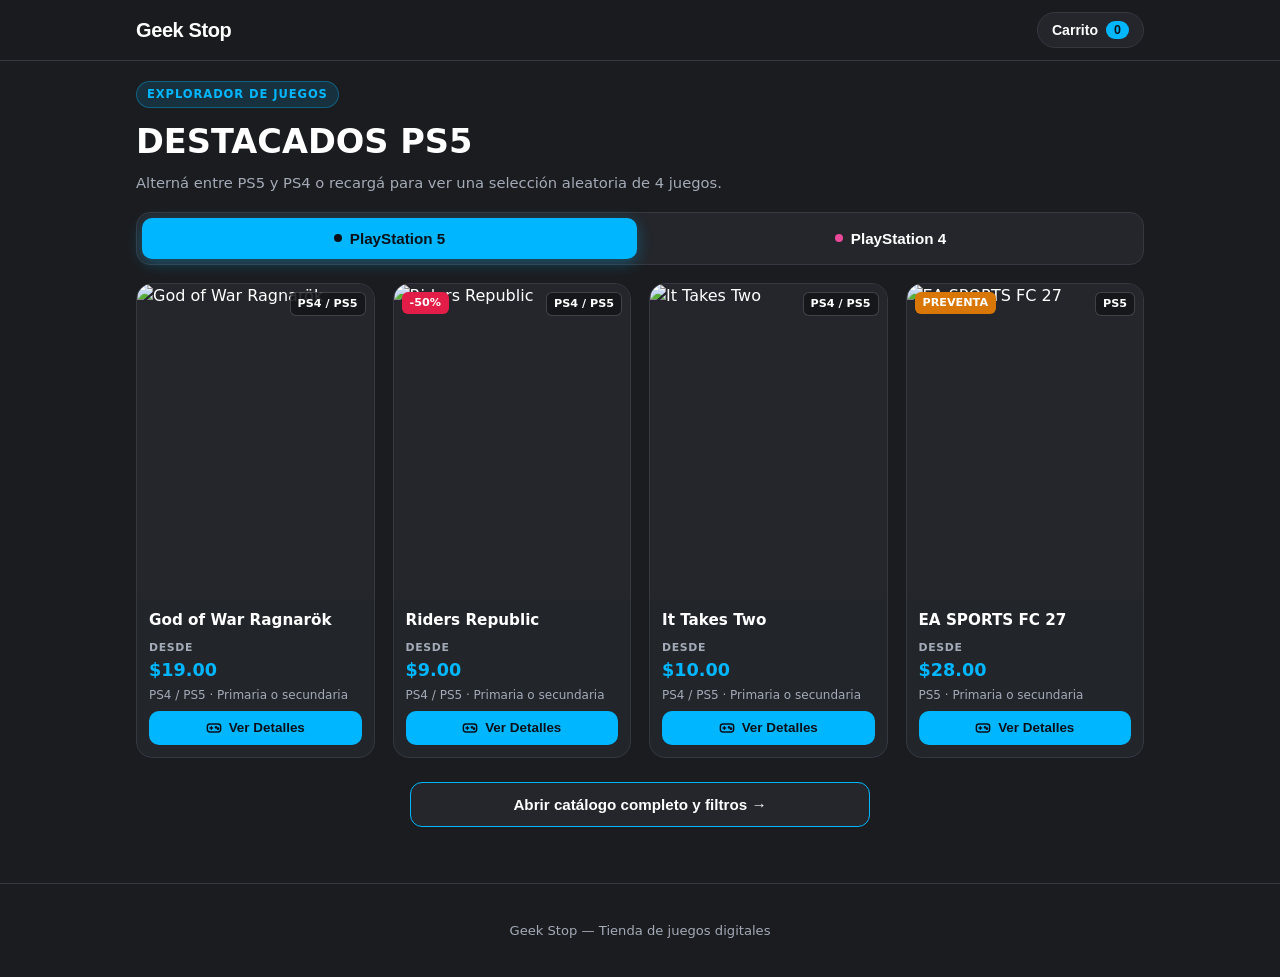
==== commit e0df303a: "Update index.html" ====
--- a/index.html
+++ b/index.html
@@ -85,12 +85,25 @@
       </div>
 
       <!-- Grilla de productos (4 en portada aleatoria, o todos al filtrar) -->
+      
+<!-- Selector principal PS5 / PS4 en pantalla inicial (filtra y baraja al alternar) -->
+      <div class="home-console-bar" id="homeConsoleTabs" role="tablist" aria-label="Consola en portada">
+        <button type="button" class="home-console-tab active" data-home-console="PS5">
+          <span class="home-console-dot"></span>
+          <span>PlayStation 5</span>
+        </button>
+        <button type="button" class="home-console-tab" data-home-console="PS4">
+          <span class="home-console-dot"></span>
+          <span>PlayStation 4</span>
+        </button>
+      </div>
+      
       <div class="games-grid" id="gamesGrid"></div>
 
       <!-- Botón para abrir / cerrar catálogo completo -->
       <div class="catalog-cta-wrap">
         <button type="button" class="open-catalog-btn" id="toggleCatalogBtn">
-          Ver catálogo completo y filtros →
+          Ver catálogo completo →
         </button>
       </div>
     </section>
--- a/estilos.css
+++ b/estilos.css
@@ -1,424 +1,718 @@
 /* ==========================================================================
-   ESTILOS.CSS — DISEÑO VISUAL DEL CATÁLOGO
+   ESTILOS.CSS — PALETA GEEK STOP (#242424 / #1c1c1c + CIAN #00b7ff)
+   Con colores diferenciados para ofertas, preventas, cuentas y acciones.
    ========================================================================== */
 
 :root {
-  --bg: #0f172a;
-  --card: #1e293b;
-  --card-hover: #273549;
-  --accent: #3b82f6;
-  --accent-hover: #2563eb;
-  --green: #22c55e;
-  --green-hover: #16a34a;
-  --red: #ef4444;
-  --text: #f8fafc;
-  --muted: #94a3b8;
-  --border: #334155;
-  --panel-bg: #111827;
+  --bg-main: #1b1c1f;          /* Oscuro carbón base del logo */
+  --bg-elevated: #24262b;      /* Superficie secundaria */
+  --bg-card: #22252a;          /* Tarjetas */
+  --border-subtle: #343841;    /* Borde suave */
+  --text-primary: #ffffff;     /* Blanco del logo */
+  --text-muted: #a3abb8;       /* Gris legible */
+
+  --cian: #00b7ff;             /* Celeste/cian principal del logo */
+  --cian-hover: #2ec5ff;
+  --cian-soft: rgba(0, 183, 255, 0.14);
+
+  --oferta-bg: #e11d48;        /* Rosa/rojo vibrante para OFERTA */
+  --preventa-bg: #d97706;      /* Ámbar para PREVENTA */
+  --primaria-badge: #7c3aed;   /* Violeta para "TU CUENTA" */
+  --economica-badge: #0284c7;  /* Azul profundo para "MÁS ECONÓMICA" */
+  --ok-color: #22c55e;         /* Verde para beneficios activos */
+  --no-color: #f87171;         /* Rojo suave para advertencias */
 }
 
 * {
   box-sizing: border-box;
+}
+
+body {
   margin: 0;
-  padding: 0;
-  font-family: system-ui, -apple-system, sans-serif;
-}
-
-body {
-  background: var(--bg);
-  color: var(--text);
-  padding-bottom: 90px;
-}
-
-/* Barra superior fija */
-header {
-  background: #0b1120;
-  border-bottom: 1px solid var(--border);
-  padding: 18px 20px;
+  font-family: system-ui, -apple-system, BlinkMacSystemFont, "Segoe UI", Roboto, sans-serif;
+  background: var(--bg-main);
+  color: var(--text-primary);
+  line-height: 1.45;
+}
+
+/* Encabezado */
+.topbar {
   position: sticky;
   top: 0;
-  z-index: 100;
-}
-
-.header-inner {
-  max-width: 1200px;
-  margin: auto;
-  display: flex;
-  flex-wrap: wrap;
-  gap: 14px;
+  z-index: 30;
+  background: rgba(27, 28, 31, 0.92);
+  backdrop-filter: blur(10px);
+  border-bottom: 1px solid var(--border-subtle);
+}
+
+.topbar-inner {
+  max-width: 1040px;
+  margin: 0 auto;
+  padding: 12px 16px;
+  display: flex;
   align-items: center;
   justify-content: space-between;
 }
 
-.logo {
-  font-size: 1.4rem;
-  font-weight: 800;
-  letter-spacing: 0.5px;
-}
-
-.logo span {
-  color: var(--accent);
-}
-
-.search-box {
-  flex: 1;
-  min-width: 240px;
-  max-width: 420px;
-}
-
-.search-box input {
-  width: 100%;
-  padding: 10px 14px;
-  border-radius: 8px;
-  border: 1px solid var(--border);
-  background: var(--card);
-  color: var(--text);
-  outline: none;
-}
-
-.search-box input:focus {
-  border-color: var(--accent);
-}
-
-/* Fila de filtros */
-.filters {
-  max-width: 1200px;
-  margin: 20px auto 10px;
-  padding: 0 20px;
+.brand-btn {
+  background: none;
+  border: none;
+  padding: 0;
+  cursor: pointer;
+}
+
+.brand-title {
+  font-size: 1.25rem;
+  font-weight: 800;
+  color: var(--text-primary);
+  letter-spacing: -0.02em;
+}
+
+.cart-trigger {
+  display: inline-flex;
+  align-items: center;
+  gap: 8px;
+  background: var(--bg-elevated);
+  color: var(--text-primary);
+  border: 1px solid var(--border-subtle);
+  padding: 8px 14px;
+  border-radius: 999px;
+  font-weight: 700;
+  font-size: 0.88rem;
+  cursor: pointer;
+}
+
+.cart-trigger:hover {
+  border-color: var(--cian);
+}
+
+.cart-badge {
+  background: var(--cian);
+  color: #0b1117;
+  font-weight: 800;
+  font-size: 0.78rem;
+  padding: 2px 8px;
+  border-radius: 999px;
+}
+
+.main-container {
+  max-width: 1040px;
+  margin: 0 auto;
+  padding: 20px 16px 56px;
+}
+
+.future-slot:empty {
+  display: none;
+}
+
+/* Encabezado de sección */
+.kicker {
+  display: inline-block;
+  font-size: 0.72rem;
+  font-weight: 800;
+  letter-spacing: 0.08em;
+  text-transform: uppercase;
+  color: var(--cian);
+  background: var(--cian-soft);
+  border: 1px solid rgba(0, 183, 255, 0.35);
+  padding: 4px 10px;
+  border-radius: 999px;
+}
+
+.page-title {
+  margin: 10px 0 6px;
+  font-size: clamp(1.45rem, 4vw, 2.1rem);
+  font-weight: 900;
+  text-transform: uppercase;
+}
+
+.page-subtitle {
+  margin: 0 0 18px;
+  color: var(--text-muted);
+  font-size: 0.92rem;
+}
+
+/* Panel de filtros del catálogo completo */
+.filters-panel {
+  background: var(--bg-elevated);
+  border: 1px solid var(--border-subtle);
+  border-radius: 16px;
+  padding: 14px;
+  margin-bottom: 20px;
+}
+
+.filters-row {
   display: flex;
   flex-wrap: wrap;
   gap: 10px;
-}
-
-.filter-btn {
-  background: var(--card);
-  color: var(--text);
-  border: 1px solid var(--border);
-  padding: 8px 16px;
+  margin-bottom: 14px;
+}
+
+.pill-group {
+  display: inline-flex;
+  background: var(--bg-main);
+  border: 1px solid var(--border-subtle);
+  border-radius: 10px;
+  padding: 3px;
+  gap: 3px;
+}
+
+.pill-btn {
+  background: transparent;
+  color: var(--text-muted);
+  border: none;
+  border-radius: 7px;
+  padding: 6px 12px;
+  font-size: 0.82rem;
+  font-weight: 700;
+  cursor: pointer;
+}
+
+.pill-btn.active {
+  background: var(--cian);
+  color: #091018;
+}
+
+.price-filter-box {
+  background: var(--bg-main);
+  border: 1px solid var(--border-subtle);
+  border-radius: 12px;
+  padding: 12px;
+  margin-bottom: 14px;
+}
+
+.price-filter-header {
+  display: flex;
+  align-items: center;
+  justify-content: space-between;
+  margin-bottom: 8px;
+  font-size: 0.88rem;
+}
+
+.price-filter-header strong {
+  color: var(--cian);
+}
+
+.clear-filters-btn {
+  background: none;
+  border: none;
+  color: var(--no-color);
+  font-size: 0.82rem;
+  font-weight: 700;
+  cursor: pointer;
+}
+
+#maxPriceRange {
+  width: 100%;
+  accent-color: var(--cian);
+  cursor: pointer;
+}
+
+.price-hint {
+  margin: 6px 0 0;
+  font-size: 0.78rem;
+  color: var(--text-muted);
+}
+
+.genre-bar {
+  display: flex;
+  gap: 8px;
+  overflow-x: auto;
+  padding-bottom: 4px;
+}
+
+.genre-chip {
+  flex: 0 0 auto;
+  background: var(--bg-main);
+  color: var(--text-muted);
+  border: 1px solid var(--border-subtle);
   border-radius: 999px;
-  cursor: pointer;
-  font-size: 0.9rem;
-  transition: 0.2s;
-}
-
-.filter-btn:hover,
-.filter-btn.active {
-  background: var(--accent);
-  border-color: var(--accent);
-}
-
-/* Contenedor principal */
-.container {
-  max-width: 1200px;
-  margin: 20px auto;
-  padding: 0 20px;
-}
-
-.section-title {
-  font-size: 1.05rem;
-  margin-bottom: 16px;
-  color: var(--muted);
-}
-
-.grid {
+  padding: 6px 14px;
+  font-size: 0.82rem;
+  font-weight: 700;
+  cursor: pointer;
+}
+
+.genre-chip.active {
+  background: var(--cian);
+  border-color: var(--cian);
+  color: #091018;
+}
+
+/* Selector principal PS5 / PS4 en pantalla inicial */
+.home-console-bar {
   display: grid;
-  grid-template-columns: repeat(auto-fill, minmax(255px, 1fr));
-  gap: 18px;
-  align-items: stretch;
-}
-
-/* Tarjeta de producto */
-.card {
-  background: var(--card);
-  border: 1px solid var(--border);
-  border-radius: 12px;
+  grid-template-columns: 1fr 1fr;
+  gap: 6px;
+  background: var(--bg-elevated);
+  border: 1px solid var(--border-subtle);
+  border-radius: 14px;
+  padding: 5px;
+  margin-bottom: 18px;
+}
+
+.home-console-tab {
+  display: inline-flex;
+  align-items: center;
+  justify-content: center;
+  gap: 8px;
+  padding: 12px 14px;
+  border: none;
+  border-radius: 10px;
+  background: transparent;
+  color: var(--text-primary);
+  font-size: 0.95rem;
+  font-weight: 800;
+  cursor: pointer;
+  transition: background 0.2s ease, color 0.2s ease, transform 0.15s ease;
+}
+
+.home-console-dot {
+  width: 8px;
+  height: 8px;
+  border-radius: 50%;
+  background: var(--cian);
+  flex-shrink: 0;
+}
+
+.home-console-tab:not(.active) .home-console-dot {
+  background: #ec4899; /* Detalle de color al estilo de la captura en pestaña inactiva */
+}
+
+.home-console-tab.active {
+  background: var(--cian);
+  color: #091018;
+  box-shadow: 0 4px 16px rgba(0, 183, 255, 0.32);
+}
+
+.home-console-tab.active .home-console-dot {
+  background: #091018;
+}
+
+
+/* Grilla de tarjetas */
+.games-grid {
+  display: grid;
+  grid-template-columns: repeat(2, minmax(0, 1fr));
+  gap: 14px;
+}
+
+@media (min-width: 768px) {
+  .games-grid {
+    grid-template-columns: repeat(4, minmax(0, 1fr));
+    gap: 18px;
+  }
+}
+
+.game-card {
+  background: var(--bg-card);
+  border: 1px solid var(--border-subtle);
+  border-radius: 16px;
   overflow: hidden;
   display: flex;
   flex-direction: column;
+   cursor: pointer;
+  transition: transform 0.2s ease, border-color 0.2s ease;
+}
+
+.game-card:hover {
+  transform: translateY(-3px);
+  border-color: var(--cian);
+}
+
+.cover-box {
   position: relative;
-  transition: transform 0.2s, background 0.2s;
-}
-
-.card:hover {
-  transform: translateY(-3px);
-  background: var(--card-hover);
-}
-
-.badge {
+  aspect-ratio: 3 / 4;
+  background: var(--bg-elevated);
+  overflow: hidden;
+}
+
+.cover-box img {
+  width: 100%;
+  height: 100%;
+  object-fit: cover;
+  display: block;
+}
+
+.badge-top-left {
   position: absolute;
-  top: 10px;
-  left: 10px;
-  background: var(--red);
-  color: #ffffff;
-  font-size: 0.75rem;
-  font-weight: 700;
-  padding: 4px 8px;
-  border-radius: 6px;
-  z-index: 2;
-}
-
-.platform-tag {
-  position: absolute;
-  top: 10px;
-  right: 10px;
-  background: rgba(15, 23, 42, 0.88);
-  border: 1px solid var(--border);
-  color: var(--text);
-  font-size: 0.72rem;
+  top: 8px;
+  left: 8px;
+  font-size: 0.7rem;
+  font-weight: 800;
   padding: 3px 8px;
   border-radius: 6px;
-  font-weight: 600;
-  z-index: 2;
-}
-
-/* Regla general (PC y pantallas grandes) */
-.card img {
+  color: #fff;
+}
+
+.badge-oferta {
+  background: var(--oferta-bg);
+}
+
+.badge-preventa {
+  background: var(--preventa-bg);
+}
+
+.badge-console {
+  position: absolute;
+  top: 8px;
+  right: 8px;
+  background: rgba(20, 22, 26, 0.88);
+  color: var(--text-primary);
+  border: 1px solid rgba(255, 255, 255, 0.18);
+  font-size: 0.7rem;
+  font-weight: 800;
+  padding: 3px 7px;
+  border-radius: 6px;
+}
+
+.card-content {
+  padding: 12px;
+  display: flex;
+  flex-direction: column;
+  justify-content: space-between;
+  flex: 1;
+  gap: 10px;
+}
+
+.card-title {
+  margin: 0;
+  font-size: 0.95rem;
+  font-weight: 800;
+  line-height: 1.25;
+}
+
+.card-from {
+  font-size: 0.68rem;
+  text-transform: uppercase;
+  letter-spacing: 0.06em;
+  color: var(--text-muted);
+  font-weight: 700;
+}
+
+.card-price-row {
+  display: flex;
+  align-items: baseline;
+  gap: 8px;
+  margin: 2px 0 4px;
+}
+
+.card-price {
+  font-size: 1.1rem;
+  font-weight: 900;
+  color: var(--cian);
+}
+
+.card-price-old {
+  font-size: 0.82rem;
+  color: var(--text-muted);
+  text-decoration: line-through;
+}
+
+.card-accounts-hint {
+  font-size: 0.75rem;
+  color: var(--text-muted);
+  margin-bottom: 6px;
+}
+
+/* Botón "Ver Detalles" con ícono de control */
+.details-btn {
   width: 100%;
-  height: auto;
-  aspect-ratio: 1 / 1;
-  object-fit: contain;
-  background: var(--card);
-}
-
-/* Ajuste solo en celular (pantallas de 600px o menos) */
-@media (max-width: 600px) {
-  .card img {
-    aspect-ratio: 4 / 3;
-    max-height: 210px;
-    margin: 0 auto;
-    background: var(--card);
-  }
-}
-
-.card-body {
+  display: inline-flex;
+  align-items: center;
+  justify-content: center;
+  gap: 7px;
+  background: var(--cian);
+  color: #091018;
+  border: none;
+  border-radius: 10px;
+  padding: 9px 12px;
+  font-size: 0.84rem;
+  font-weight: 800;
+  cursor: pointer;
+}
+
+.details-btn:hover {
+  background: var(--cian-hover);
+}
+
+/* Botón inferior para abrir catálogo completo */
+.catalog-cta-wrap {
+  margin-top: 24px;
+  display: flex;
+  justify-content: center;
+}
+
+.open-catalog-btn {
+  width: 100%;
+  max-width: 460px;
+  background: var(--bg-elevated);
+  color: var(--text-primary);
+  border: 1px solid var(--cian);
+  border-radius: 12px;
+  padding: 13px 18px;
+  font-size: 0.95rem;
+  font-weight: 800;
+  cursor: pointer;
+}
+
+.open-catalog-btn:hover {
+  background: var(--cian-soft);
+}
+
+/* Vista de configuración del juego */
+.back-btn {
+  background: var(--bg-elevated);
+  color: var(--text-primary);
+  border: 1px solid var(--border-subtle);
+  border-radius: 10px;
+  padding: 9px 14px;
+  font-weight: 700;
+  cursor: pointer;
+  margin-bottom: 16px;
+}
+
+.detail-card {
+  background: var(--bg-elevated);
+  border: 1px solid var(--border-subtle);
+  border-radius: 18px;
+  padding: 16px;
+}
+
+.detail-hero-img {
+  width: 100%;
+  max-height: 360px;
+  object-fit: cover;
+  border-radius: 14px;
+  margin-bottom: 14px;
+}
+
+.detail-title {
+  margin: 0 0 8px;
+  font-size: 1.5rem;
+  font-weight: 900;
+}
+
+.meta-tags {
+  display: flex;
+  flex-wrap: wrap;
+  gap: 8px;
+  margin-bottom: 18px;
+}
+
+.meta-tag {
+  background: var(--bg-main);
+  border: 1px solid var(--border-subtle);
+  padding: 4px 10px;
+  border-radius: 8px;
+  font-size: 0.78rem;
+  font-weight: 700;
+  color: var(--text-muted);
+}
+
+.config-box {
+  background: var(--bg-main);
+  border: 1px solid var(--border-subtle);
+  border-radius: 16px;
+  padding: 16px;
+}
+
+.config-box h2 {
+  margin: 0 0 14px;
+  font-size: 1.15rem;
+}
+
+.step-label {
+  font-size: 0.78rem;
+  font-weight: 800;
+  letter-spacing: 0.08em;
+  color: var(--cian);
+  margin: 16px 0 10px;
+}
+
+.step-label:first-of-type {
+  margin-top: 0;
+}
+
+.version-list {
+  display: grid;
+  gap: 10px;
+}
+
+.version-option {
+  display: flex;
+  align-items: center;
+  justify-content: space-between;
+  width: 100%;
+  text-align: left;
+  background: var(--bg-elevated);
+  border: 1.5px solid var(--border-subtle);
+  border-radius: 12px;
+  padding: 12px 14px;
+  color: var(--text-primary);
+  cursor: pointer;
+}
+
+.version-option.active {
+  border-color: var(--cian);
+  background: var(--cian-soft);
+}
+
+.version-sub {
+  display: block;
+  font-size: 0.72rem;
+  color: var(--text-muted);
+  margin-top: 2px;
+}
+
+.version-from {
+  font-weight: 800;
+  color: var(--cian);
+  font-size: 0.9rem;
+}
+
+.console-choice-grid {
+  display: grid;
+  grid-template-columns: repeat(2, minmax(0, 1fr));
+  gap: 10px;
+}
+
+.console-choice-btn {
+  background: var(--bg-elevated);
+  border: 1.5px solid var(--border-subtle);
+  color: var(--text-primary);
+  border-radius: 10px;
+  padding: 11px;
+  font-weight: 800;
+  cursor: pointer;
+}
+
+.console-choice-btn.active {
+  background: var(--cian);
+  border-color: var(--cian);
+  color: #091018;
+}
+
+.account-card {
+  background: var(--bg-elevated);
+  border: 1.5px solid var(--border-subtle);
+  border-radius: 14px;
   padding: 14px;
-  display: flex;
-  flex-direction: column;
-  flex: 1;
+  margin-bottom: 12px;
+  cursor: pointer;
+}
+
+.account-card.active {
+  border-color: var(--cian);
+  box-shadow: 0 0 0 1px var(--cian);
+}
+
+.account-top {
+  display: flex;
+  align-items: center;
   justify-content: space-between;
-  gap: 12px;
-}
-
-.card-category {
-  font-size: 0.74rem;
-  color: var(--accent);
-  font-weight: 700;
-  text-transform: uppercase;
-}
-
-.card-title {
-  font-size: 1rem;
-  font-weight: 700;
-  margin: 5px 0 10px;
-  line-height: 1.3;
-}
-
-/* Opciones Primario / Secundario */
-.edition-options {
-  display: flex;
-  flex-direction: column;
   gap: 8px;
   margin-bottom: 8px;
 }
 
-.edition-option {
-  display: flex;
-  align-items: flex-start;
+.account-name {
+  font-size: 1rem;
+  font-weight: 800;
+}
+
+.account-pill {
+  font-size: 0.68rem;
+  font-weight: 800;
+  padding: 3px 8px;
+  border-radius: 999px;
+  color: #fff;
+}
+
+.pill-primaria {
+  background: var(--primaria-badge);
+}
+
+.pill-secundaria {
+  background: var(--economica-badge);
+}
+
+.account-bullets {
+  list-style: none;
+  padding: 0;
+  margin: 0 0 10px;
+  font-size: 0.85rem;
+}
+
+.account-bullets li {
+  margin-bottom: 4px;
+}
+
+.account-price {
+  font-size: 1.15rem;
+  font-weight: 900;
+  color: var(--cian);
+}
+
+.account-help {
+  font-size: 0.82rem;
+  color: var(--text-muted);
+  margin: 10px 0 16px;
+}
+
+.total-bar {
+  display: flex;
+  align-items: center;
+  justify-content: space-between;
+  border-top: 1px solid var(--border-subtle);
+  padding-top: 14px;
+  margin-bottom: 14px;
+  font-size: 1.1rem;
+}
+
+.total-amount {
+  font-size: 1.45rem;
+  font-weight: 900;
+  color: var(--ok-color);
+}
+
+.detail-actions {
+  display: grid;
+  grid-template-columns: 1fr 1fr;
   gap: 10px;
-  padding: 8px 10px;
-  border-radius: 8px;
-  border: 1px solid var(--border);
-  background: rgba(15, 23, 42, 0.45);
-  cursor: pointer;
-  transition: 0.2s;
-}
-
-.edition-option:hover {
-  border-color: var(--accent);
-}
-
-.edition-option input[type="radio"] {
-  margin-top: 3px;
-  accent-color: var(--accent);
-  cursor: pointer;
-  width: 15px;
-  height: 15px;
-}
-
-.edition-details {
-  display: flex;
-  flex-direction: column;
-}
-
-.edition-label {
-  font-size: 0.9rem;
-  font-weight: 700;
-  color: var(--text);
-  margin-bottom: 2px;
-}
-
-.edition-prices {
-  display: flex;
-  align-items: baseline;
-  gap: 8px;
-  flex-wrap: wrap;
-}
-
-.price-now {
-  font-size: 1.05rem;
-  font-weight: 800;
-  color: var(--green);
-}
-
-.price-now sup,
-.price-old sup {
-  font-size: 0.65rem;
-  font-weight: 600;
-  margin-left: 2px;
-}
-
-.price-old {
-  font-size: 0.88rem;
-  color: var(--muted);
-  text-decoration: line-through;
-}
-
-/* Enlace para abrir ventana modal de información */
-.info-link-btn {
+}
+
+.add-cart-btn {
+  background: var(--bg-elevated);
+  color: var(--text-primary);
+  border: 1px solid var(--cian);
+  border-radius: 12px;
+  padding: 12px;
+  font-weight: 800;
+  cursor: pointer;
+}
+
+.buy-now-btn {
   display: inline-flex;
   align-items: center;
-  gap: 6px;
-  background: none;
-  border: none;
-  color: #60a5fa;
-  font-size: 0.84rem;
-  font-weight: 600;
-  cursor: pointer;
-  padding: 2px 0;
-}
-
-.info-link-btn:hover {
-  text-decoration: underline;
-}
-
-/* Botones de acción en cada tarjeta */
-.card-actions {
-  display: flex;
-  flex-direction: column;
-  gap: 8px;
-}
-
-.add-cart-btn {
-  width: 100%;
-  background: var(--accent);
-  color: #ffffff;
-  border: none;
-  padding: 10px;
-  border-radius: 8px;
-  font-weight: 700;
-  font-size: 0.9rem;
-  cursor: pointer;
-  transition: 0.2s;
-}
-
-.add-cart-btn:hover {
-  background: var(--accent-hover);
-}
-
-.buy-btn {
-  display: block;
-  text-align: center;
-  background: transparent;
-  color: var(--green);
-  border: 1px solid var(--green);
+  justify-content: center;
   text-decoration: none;
-  padding: 9px;
-  border-radius: 8px;
-  font-weight: 700;
-  font-size: 0.88rem;
-  transition: 0.2s;
-}
-
-.buy-btn:hover {
-  background: var(--green);
-  color: #052e16;
-}
-
-/* Botón Cargar más (Paginación) */
-.load-more-wrap {
-  display: flex;
-  justify-content: center;
-  margin-top: 28px;
-}
-
-.load-more-btn {
-  background: var(--card);
-  color: var(--text);
-  border: 1px solid var(--border);
-  padding: 12px 24px;
-  border-radius: 10px;
-  font-size: 0.95rem;
-  font-weight: 700;
-  cursor: pointer;
-  transition: 0.2s;
-}
-
-.load-more-btn:hover {
-  background: var(--accent);
-  border-color: var(--accent);
-}
-
-/* Botón flotante del carrito (abajo a la derecha) */
-.floating-cart-btn {
-  position: fixed;
-  right: 20px;
-  bottom: 20px;
-  z-index: 200;
-  display: inline-flex;
-  align-items: center;
-  gap: 10px;
-  background: var(--green);
-  color: #052e16;
-  border: none;
-  padding: 13px 18px;
-  border-radius: 999px;
-  font-weight: 800;
-  font-size: 0.95rem;
-  cursor: pointer;
-  box-shadow: 0 10px 25px rgba(0, 0, 0, 0.45);
-  transition: transform 0.2s, background 0.2s;
-}
-
-.floating-cart-btn:hover {
-  transform: translateY(-2px);
-  background: var(--green-hover);
-  color: #ffffff;
-}
-
-.cart-badge {
-  background: #0f172a;
-  color: #ffffff;
-  font-size: 0.8rem;
-  font-weight: 800;
-  min-width: 22px;
-  height: 22px;
-  padding: 0 6px;
-  border-radius: 999px;
-  display: inline-flex;
-  align-items: center;
-  justify-content: center;
-}
-
-/* Ventanas modales (Detalles del juego y Carrito) */
+  background: var(--cian);
+  color: #091018;
+  border-radius: 12px;
+  padding: 12px;
+  font-weight: 900;
+}
+
+/* Modal carrito */
 .modal-backdrop {
   position: fixed;
   inset: 0;
-  background: rgba(2, 6, 23, 0.78);
+  background: rgba(0, 0, 0, 0.72);
   display: none;
   align-items: center;
   justify-content: center;
   padding: 16px;
-  z-index: 300;
+  z-index: 50;
 }
 
 .modal-backdrop.open {
@@ -427,234 +721,86 @@
 
 .modal-box {
   width: 100%;
-  max-width: 560px;
-  max-height: 88vh;
+  max-width: 480px;
+  background: var(--bg-elevated);
+  border: 1px solid var(--border-subtle);
+  border-radius: 16px;
+  padding: 18px;
+  max-height: 85vh;
   overflow-y: auto;
-  background: var(--panel-bg);
-  border: 1px solid var(--border);
-  border-radius: 14px;
-  padding: 20px;
-  box-shadow: 0 20px 45px rgba(0, 0, 0, 0.6);
 }
 
 .modal-header {
   display: flex;
   align-items: center;
   justify-content: space-between;
-  gap: 12px;
-  padding-bottom: 12px;
-  border-bottom: 1px solid var(--border);
   margin-bottom: 14px;
 }
 
-.modal-title {
+.modal-header h2 {
+  margin: 0;
   font-size: 1.15rem;
-  font-weight: 800;
-}
-
-.modal-close {
-  background: var(--card);
-  color: var(--text);
-  border: 1px solid var(--border);
-  width: 34px;
-  height: 34px;
-  border-radius: 8px;
-  font-size: 1.1rem;
-  cursor: pointer;
-}
-
-.modal-close:hover {
-  background: var(--red);
-  border-color: var(--red);
-}
-
-.detail-list {
-  display: flex;
-  flex-direction: column;
-  gap: 8px;
-  margin: 12px 0 16px;
+}
+
+.close-modal-btn {
+  background: none;
+  border: none;
+  color: var(--text-muted);
+  font-size: 1.2rem;
+  cursor: pointer;
+}
+
+.cart-item {
+  display: flex;
+  justify-content: space-between;
+  align-items: center;
+  gap: 10px;
+  padding: 10px 0;
+  border-bottom: 1px solid var(--border-subtle);
+}
+
+.cart-item-title {
+  font-weight: 800;
   font-size: 0.9rem;
-  color: #e2e8f0;
-}
-
-.detail-item {
-  background: var(--card);
-  border: 1px solid var(--border);
-  border-radius: 8px;
-  padding: 9px 12px;
-}
-
-.detail-item strong {
-  color: #93c5fd;
-}
-
-.diff-box-modal {
-  background: rgba(15, 23, 42, 0.85);
-  border: 1px solid var(--border);
-  border-radius: 10px;
-  padding: 12px;
-  font-size: 0.85rem;
-  line-height: 1.5;
-  color: #cbd5e1;
-  margin-bottom: 16px;
-}
-
-.diff-box-modal p + p {
-  margin-top: 8px;
-}
-
-/* Botón desplegable dentro de la ventana modal */
-.modal-diff-toggle {
-  width: 100%;
-  display: flex;
-  align-items: center;
-  justify-content: space-between;
-  gap: 8px;
-  background: var(--card);
-  color: #93c5fd;
-  border: 1px solid var(--border);
-  border-radius: 10px;
-  padding: 10px 12px;
-  font-size: 0.88rem;
-  font-weight: 700;
-  cursor: pointer;
-  margin-bottom: 12px;
-  text-align: left;
-  transition: 0.2s;
-}
-
-.modal-diff-toggle:hover {
-  border-color: var(--accent);
-  background: var(--card-hover);
-}
-
-/* Oculto por defecto hasta hacer clic */
-.modal-diff-panel {
-  display: none;
-  margin-top: -4px;
-  margin-bottom: 14px;
-}
-
-.modal-diff-panel.open {
-  display: block;
-}
-
-
-/* Items dentro del carrito */
-.cart-items {
-  display: flex;
-  flex-direction: column;
-  gap: 10px;
-  margin-bottom: 16px;
-}
-
-.cart-item {
-  display: flex;
-  justify-content: space-between;
-  align-items: center;
-  gap: 10px;
-  background: var(--card);
-  border: 1px solid var(--border);
-  border-radius: 10px;
-  padding: 10px 12px;
-}
-
-.cart-item-title {
-  font-size: 0.92rem;
-  font-weight: 700;
 }
 
 .cart-item-meta {
-  font-size: 0.8rem;
-  color: var(--muted);
-  margin-top: 2px;
-}
-
-.cart-item-actions {
+  font-size: 0.78rem;
+  color: var(--text-muted);
+}
+
+.cart-qty-controls {
   display: flex;
   align-items: center;
   gap: 6px;
 }
 
-.qty-btn,
-.remove-btn {
-  background: var(--panel-bg);
-  color: var(--text);
-  border: 1px solid var(--border);
-  border-radius: 6px;
-  padding: 4px 8px;
-  cursor: pointer;
-  font-size: 0.82rem;
-  font-weight: 700;
-}
-
-.remove-btn:hover {
-  background: var(--red);
-  border-color: var(--red);
-}
-
-.cart-summary {
-  display: flex;
-  justify-content: space-between;
-  align-items: center;
-  font-size: 1.05rem;
-  font-weight: 800;
-  padding: 12px 0;
-  border-top: 1px solid var(--border);
-  margin-bottom: 14px;
-}
-
-.cart-footer-actions {
-  display: flex;
-  gap: 10px;
-  flex-wrap: wrap;
-}
-
-.clear-cart-btn {
-  background: var(--card);
-  color: var(--text);
-  border: 1px solid var(--border);
-  padding: 11px 14px;
-  border-radius: 8px;
-  font-weight: 700;
-  cursor: pointer;
-}
-
-.send-wa-btn {
-  flex: 1;
-  min-width: 190px;
-  text-align: center;
-  background: var(--green);
-  color: #052e16;
-  text-decoration: none;
-  padding: 11px 16px;
-  border-radius: 8px;
-  font-weight: 800;
-  font-size: 0.95rem;
-}
-
-.send-wa-btn:hover {
-  background: var(--green-hover);
-  color: #ffffff;
-}
-
-/* Aviso toast rápido */
+.qty-btn {
+  width: 26px;
+  height: 26px;
+  border-radius: 7px;
+  border: 1px solid var(--border-subtle);
+  background: var(--bg-main);
+  color: #fff;
+  font-weight: 800;
+  cursor: pointer;
+}
+
 .toast {
   position: fixed;
+  bottom: 20px;
   left: 50%;
-  bottom: 24px;
   transform: translateX(-50%) translateY(20px);
-  background: #1e293b;
-  color: #ffffff;
-  border: 1px solid var(--green);
+  background: var(--cian);
+  color: #091018;
+  font-weight: 800;
+  font-size: 0.85rem;
   padding: 10px 18px;
   border-radius: 999px;
-  font-size: 0.88rem;
-  font-weight: 600;
   opacity: 0;
   pointer-events: none;
-  transition: 0.25s;
-  z-index: 400;
+  transition: all 0.25s ease;
+  z-index: 60;
 }
 
 .toast.show {
@@ -662,13 +808,10 @@
   transform: translateX(-50%) translateY(0);
 }
 
-/* Pie de página */
-footer {
-  max-width: 1200px;
-  margin: 40px auto 0;
-  padding: 20px;
-  border-top: 1px solid var(--border);
+.footer {
   text-align: center;
-  color: var(--muted);
-  font-size: 0.85rem;
-}
+  padding: 24px 16px;
+  color: var(--text-muted);
+  font-size: 0.82rem;
+  border-top: 1px solid var(--border-subtle);
+}
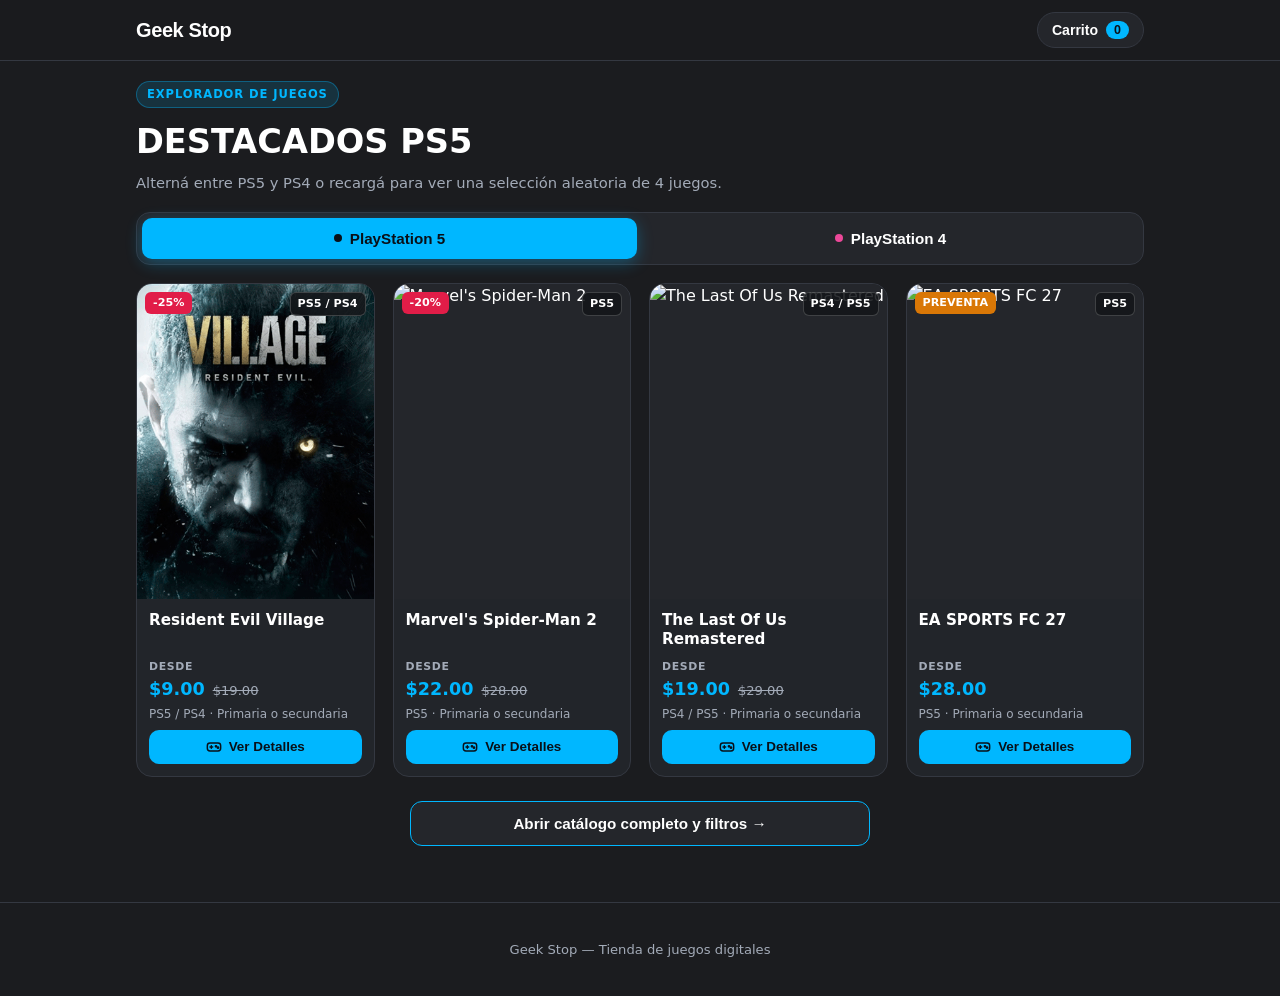
==== commit de3da3b4: "Add files via upload" ====
--- a/index.html
+++ b/index.html
@@ -8,7 +8,7 @@
 </head>
 <body>
   <!-- =====================================================================
-       ENCABEZADO PRINCIPAL Y BOTÓN DE CARRITO (SIN BOTÓN FLOTANTE WA)
+       ENCABEZADO PRINCIPAL Y BOTÓN DE CARRITO
        ===================================================================== -->
   <header class="topbar">
     <div class="topbar-inner">
@@ -26,19 +26,18 @@
   <main class="main-container">
     <!-- ===================================================================
          FUTURA SECCIÓN: BANNER / PROMOS
-         Descomenta o rellena este bloque cuando quieras agregar banners.
          =================================================================== -->
     <section id="bannerSlot" class="future-slot" aria-label="Banner promocional"></section>
 
     <!-- ===================================================================
-         VISTA 1: PORTADA ALEATORIA (4 JUEGOS) + CATÁLOGO COMPLETO FILTRABLE
+         VISTA 1: PORTADA ALEATORIA + CATÁLOGO COMPLETO FILTRABLE
          =================================================================== -->
     <section id="catalogView">
       <div class="section-head">
         <span class="kicker">EXPLORADOR DE JUEGOS</span>
         <h1 class="page-title" id="catalogHeading">DESTACADOS DEL DÍA</h1>
         <p class="page-subtitle" id="catalogSubheading">
-          Selección aleatoria de 4 títulos al recargar. Abrí el catálogo completo para filtrar todo.
+          Alterná entre PS5 y PS4 o recargá para ver una selección aleatoria de 4 juegos.
         </p>
       </div>
 
@@ -84,9 +83,7 @@
         </div>
       </div>
 
-      <!-- Grilla de productos (4 en portada aleatoria, o todos al filtrar) -->
-      
-<!-- Selector principal PS5 / PS4 en pantalla inicial (filtra y baraja al alternar) -->
+      <!-- Selector principal PS5 / PS4 en pantalla inicial -->
       <div class="home-console-bar" id="homeConsoleTabs" role="tablist" aria-label="Consola en portada">
         <button type="button" class="home-console-tab active" data-home-console="PS5">
           <span class="home-console-dot"></span>
@@ -97,19 +94,20 @@
           <span>PlayStation 4</span>
         </button>
       </div>
-      
+
+      <!-- Grilla de productos -->
       <div class="games-grid" id="gamesGrid"></div>
 
       <!-- Botón para abrir / cerrar catálogo completo -->
       <div class="catalog-cta-wrap">
         <button type="button" class="open-catalog-btn" id="toggleCatalogBtn">
-          Ver catálogo completo →
+          Abrir catálogo completo y filtros →
         </button>
       </div>
     </section>
 
     <!-- ===================================================================
-         VISTA 2: CONFIGURADOR DEL JUEGO (01 VERSIÓN → 02 CONSOLA → 03 CUENTA)
+         VISTA 2: CONFIGURADOR DINÁMICO DEL JUEGO
          =================================================================== -->
     <section id="detailView" class="detail-view" style="display: none;" aria-label="Configuración del juego">
       <div class="detail-topbar">
@@ -121,7 +119,6 @@
 
     <!-- ===================================================================
          FUTURA SECCIÓN: MÁS INFORMACIÓN / GUÍAS / OTROS PRODUCTOS
-         Aquí podrás agregar secciones extra o módulos de otros servicios.
          =================================================================== -->
     <section id="extraSectionsSlot" class="future-slot" aria-label="Información adicional y otros servicios"></section>
   </main>
--- a/estilos.css
+++ b/estilos.css
@@ -1,26 +1,25 @@
 /* ==========================================================================
    ESTILOS.CSS — PALETA GEEK STOP (#242424 / #1c1c1c + CIAN #00b7ff)
-   Con colores diferenciados para ofertas, preventas, cuentas y acciones.
    ========================================================================== */
 
 :root {
-  --bg-main: #1b1c1f;          /* Oscuro carbón base del logo */
-  --bg-elevated: #24262b;      /* Superficie secundaria */
-  --bg-card: #22252a;          /* Tarjetas */
-  --border-subtle: #343841;    /* Borde suave */
-  --text-primary: #ffffff;     /* Blanco del logo */
-  --text-muted: #a3abb8;       /* Gris legible */
-
-  --cian: #00b7ff;             /* Celeste/cian principal del logo */
+  --bg-main: #1b1c1f;
+  --bg-elevated: #24262b;
+  --bg-card: #22252a;
+  --border-subtle: #343841;
+  --text-primary: #ffffff;
+  --text-muted: #a3abb8;
+
+  --cian: #00b7ff;
   --cian-hover: #2ec5ff;
   --cian-soft: rgba(0, 183, 255, 0.14);
 
-  --oferta-bg: #e11d48;        /* Rosa/rojo vibrante para OFERTA */
-  --preventa-bg: #d97706;      /* Ámbar para PREVENTA */
-  --primaria-badge: #7c3aed;   /* Violeta para "TU CUENTA" */
-  --economica-badge: #0284c7;  /* Azul profundo para "MÁS ECONÓMICA" */
-  --ok-color: #22c55e;         /* Verde para beneficios activos */
-  --no-color: #f87171;         /* Rojo suave para advertencias */
+  --oferta-bg: #e11d48;
+  --preventa-bg: #d97706;
+  --primaria-badge: #7c3aed;
+  --economica-badge: #0284c7;
+  --ok-color: #22c55e;
+  --no-color: #f87171;
 }
 
 * {
@@ -80,6 +79,7 @@
   font-weight: 700;
   font-size: 0.88rem;
   cursor: pointer;
+  transition: border-color 0.2s ease;
 }
 
 .cart-trigger:hover {
@@ -276,7 +276,7 @@
 }
 
 .home-console-tab:not(.active) .home-console-dot {
-  background: #ec4899; /* Detalle de color al estilo de la captura en pestaña inactiva */
+  background: #ec4899;
 }
 
 .home-console-tab.active {
@@ -288,7 +288,6 @@
 .home-console-tab.active .home-console-dot {
   background: #091018;
 }
-
 
 /* Grilla de tarjetas */
 .games-grid {
@@ -311,7 +310,7 @@
   overflow: hidden;
   display: flex;
   flex-direction: column;
-   cursor: pointer;
+  cursor: pointer;
   transition: transform 0.2s ease, border-color 0.2s ease;
 }
 
@@ -415,7 +414,7 @@
   margin-bottom: 6px;
 }
 
-/* Botón "Ver Detalles" con ícono de control */
+/* Botón "Ver Detalles" */
 .details-btn {
   width: 100%;
   display: inline-flex;
@@ -430,6 +429,7 @@
   font-size: 0.84rem;
   font-weight: 800;
   cursor: pointer;
+  transition: background 0.2s ease;
 }
 
 .details-btn:hover {
@@ -510,6 +510,80 @@
   color: var(--text-muted);
 }
 
+.meta-tag-oferta {
+  background: rgba(225, 29, 72, 0.16);
+  border-color: rgba(225, 29, 72, 0.45);
+  color: #fda4af;
+}
+
+.meta-tag-preventa {
+  background: rgba(217, 119, 6, 0.18);
+  border-color: rgba(217, 119, 6, 0.45);
+  color: #fcd34d;
+}
+
+/* Transición suave al cambiar de edición/versión o precios */
+@keyframes suaveCambioEdicion {
+  from {
+    opacity: 0.25;
+    transform: translateY(4px);
+  }
+  to {
+    opacity: 1;
+    transform: translateY(0);
+  }
+}
+
+.edicion-animada {
+  animation: suaveCambioEdicion 0.26s ease-out;
+}
+
+/* Recuadro "Esta edición incluye" */
+#editionIncludesSlot:empty {
+  display: none;
+}
+
+.edition-includes-box {
+  margin-top: 12px;
+  padding: 14px 16px;
+  border-radius: 12px;
+  background: var(--cian-soft);
+  border: 1px solid rgba(0, 183, 255, 0.28);
+}
+
+.edition-includes-title {
+  font-size: 0.7rem;
+  font-weight: 800;
+  letter-spacing: 0.08em;
+  text-transform: uppercase;
+  color: var(--cian-hover);
+  margin-bottom: 10px;
+}
+
+.edition-includes-list {
+  list-style: none;
+  padding: 0;
+  margin: 0;
+  display: grid;
+  grid-template-columns: repeat(auto-fit, minmax(190px, 1fr));
+  gap: 8px 16px;
+}
+
+.edition-includes-item {
+  font-size: 0.84rem;
+  color: var(--text-primary);
+  display: flex;
+  align-items: center;
+  gap: 8px;
+}
+
+.edition-includes-item::before {
+  content: "✓";
+  color: var(--cian);
+  font-weight: 800;
+  flex-shrink: 0;
+}
+
 .config-box {
   background: var(--bg-main);
   border: 1px solid var(--border-subtle);
@@ -551,6 +625,7 @@
   padding: 12px 14px;
   color: var(--text-primary);
   cursor: pointer;
+  transition: border-color 0.2s ease, background 0.2s ease;
 }
 
 .version-option.active {
@@ -577,6 +652,10 @@
   gap: 10px;
 }
 
+.console-choice-grid.single-console {
+  grid-template-columns: 1fr;
+}
+
 .console-choice-btn {
   background: var(--bg-elevated);
   border: 1.5px solid var(--border-subtle);
@@ -585,6 +664,7 @@
   padding: 11px;
   font-weight: 800;
   cursor: pointer;
+  transition: background 0.2s ease, border-color 0.2s ease, color 0.2s ease;
 }
 
 .console-choice-btn.active {
@@ -600,6 +680,7 @@
   padding: 14px;
   margin-bottom: 12px;
   cursor: pointer;
+  transition: border-color 0.2s ease, box-shadow 0.2s ease;
 }
 
 .account-card.active {
@@ -647,16 +728,38 @@
   margin-bottom: 4px;
 }
 
+.account-price-row {
+  display: flex;
+  align-items: baseline;
+  gap: 8px;
+}
+
 .account-price {
   font-size: 1.15rem;
   font-weight: 900;
   color: var(--cian);
 }
 
+.account-price-old {
+  font-size: 0.85rem;
+  color: var(--text-muted);
+  text-decoration: line-through;
+}
+
 .account-help {
   font-size: 0.82rem;
   color: var(--text-muted);
   margin: 10px 0 16px;
+}
+
+.delivery-note {
+  font-size: 0.8rem;
+  color: var(--cian-hover);
+  background: var(--cian-soft);
+  border: 1px solid rgba(0, 183, 255, 0.25);
+  border-radius: 10px;
+  padding: 9px 12px;
+  margin: 0 0 14px;
 }
 
 .total-bar {
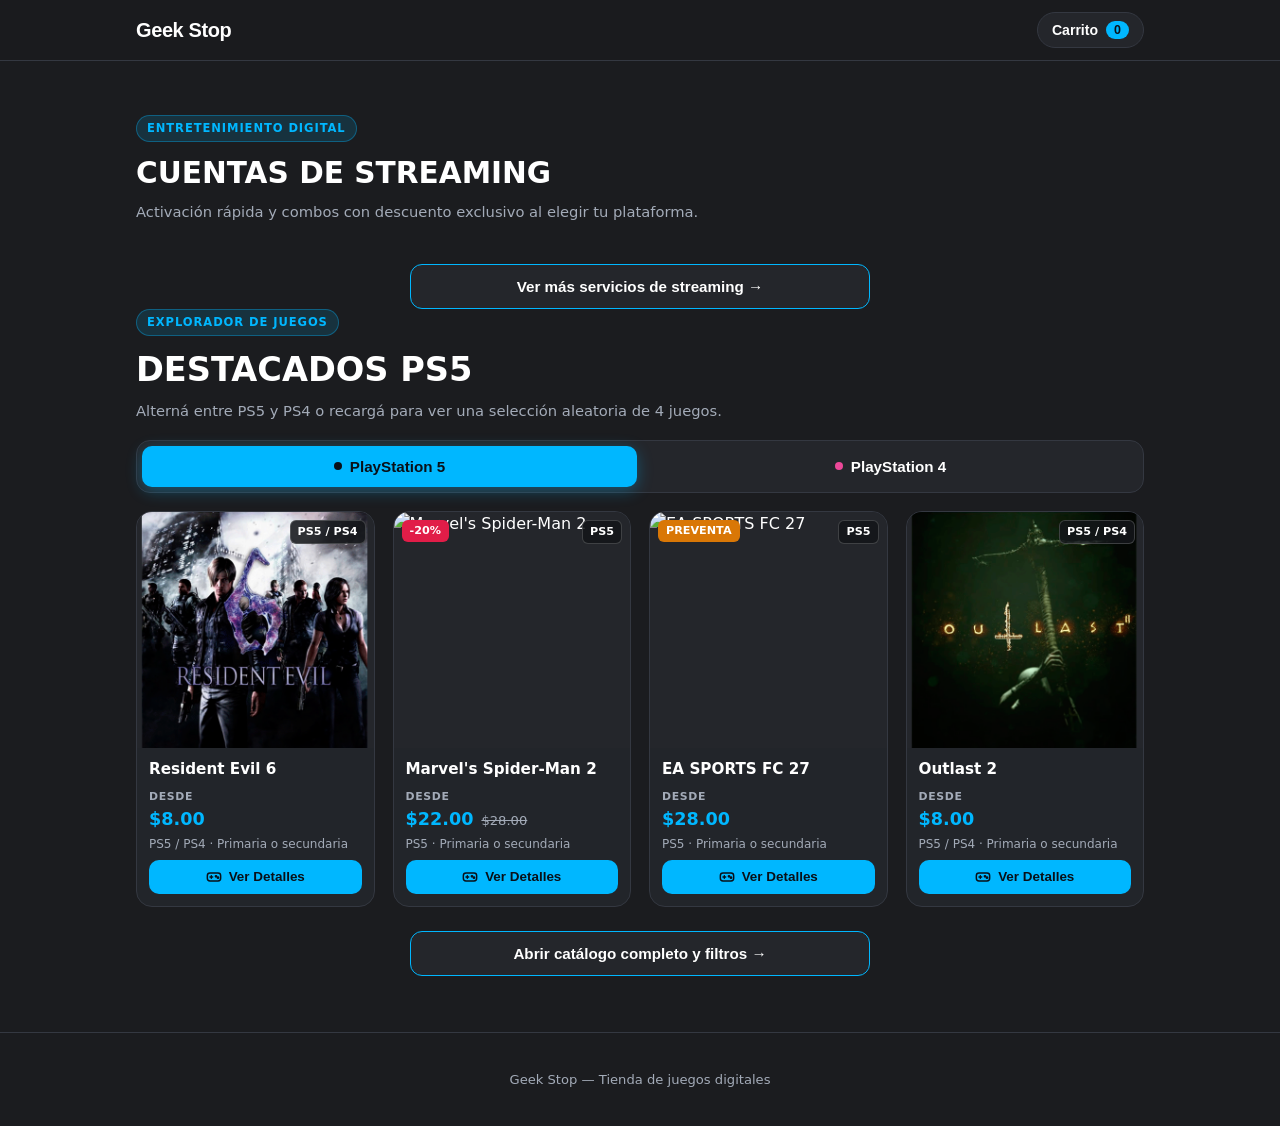
==== commit d8200a2f: "Update index.html" ====
--- a/index.html
+++ b/index.html
@@ -29,9 +29,35 @@
          =================================================================== -->
     <section id="bannerSlot" class="future-slot" aria-label="Banner promocional"></section>
 
+<!-- ===================================================================
+         SECCIÓN DE PORTADA: CUENTAS DE STREAMING DESTACADAS
+         =================================================================== -->
+    <section id="homeStreamingSection" class="home-streaming-section" aria-label="Cuentas de Streaming">
+      <div class="section-head" style="margin-top: 34px;">
+        <span class="kicker">ENTRETENIMIENTO DIGITAL</span>
+        <h2 class="page-title" style="font-size: clamp(1.3rem, 3.5vw, 1.85rem);">CUENTAS DE STREAMING</h2>
+        <p class="page-subtitle">Activación rápida y combos con descuento exclusivo al elegir tu plataforma.</p>
+      </div>
+
+      <div class="games-grid" id="homeStreamingGrid"></div>
+
+      <div class="catalog-cta-wrap">
+        <button type="button" class="open-catalog-btn" id="openStreamingCatalogBtn">
+          Ver más servicios de streaming →
+        </button>
+      </div>
+    </section>
+
+
+
+
+
+    
     <!-- ===================================================================
          VISTA 1: PORTADA ALEATORIA + CATÁLOGO COMPLETO FILTRABLE
          =================================================================== -->
+   
+    
     <section id="catalogView">
       <div class="section-head">
         <span class="kicker">EXPLORADOR DE JUEGOS</span>
@@ -43,45 +69,69 @@
 
       <!-- Barra de filtros: visible al abrir el catálogo completo -->
       <div class="filters-panel" id="filtersPanel" style="display: none;">
-        <div class="filters-row">
-          <div class="pill-group" id="consoleFilters" role="group" aria-label="Consola">
-            <button type="button" class="pill-btn active" data-console="TODOS">Todos</button>
-            <button type="button" class="pill-btn" data-console="PS4">PS4</button>
-            <button type="button" class="pill-btn" data-console="PS5">PS5</button>
+        <!-- Selector principal de categoría: JUEGOS vs STREAMING -->
+        <div class="category-switch-bar" id="categorySwitchBar" role="tablist" aria-label="Categoría del catálogo">
+          <button type="button" class="category-switch-btn active" data-cat-tab="juego">
+            🎮 Juegos
+          </button>
+          <button type="button" class="category-switch-btn" data-cat-tab="streaming">
+            🎬 Streaming
+          </button>
+        </div>
+
+        <!-- FILTROS EXCLUSIVOS DE JUEGOS -->
+        <div id="gameOnlyFilters">
+          <div class="filters-row">
+            <div class="pill-group" id="consoleFilters" role="group" aria-label="Consola">
+              <button type="button" class="pill-btn active" data-console="TODOS">Todos</button>
+              <button type="button" class="pill-btn" data-console="PS4">PS4</button>
+              <button type="button" class="pill-btn" data-console="PS5">PS5</button>
+            </div>
+
+            <div class="pill-group" id="tagFilters" role="group" aria-label="Estado">
+              <button type="button" class="pill-btn" data-tag="PREVENTA">Preventas</button>
+              <button type="button" class="pill-btn" data-tag="OFERTA">Ofertas</button>
+            </div>
+
+            <div class="pill-group" id="sortFilters" role="group" aria-label="Ordenar">
+              <button type="button" class="pill-btn" data-sort="AZ">A-Z</button>
+              <button type="button" class="pill-btn" data-sort="MIN">$ Min</button>
+              <button type="button" class="pill-btn" data-sort="MAX">$ Max</button>
+            </div>
           </div>
 
-          <div class="pill-group" id="tagFilters" role="group" aria-label="Estado">
-            <button type="button" class="pill-btn" data-tag="PREVENTA">Preventas</button>
-            <button type="button" class="pill-btn" data-tag="OFERTA">Ofertas</button>
+          <!-- Filtro de precio máximo ("Hasta...") -->
+          <div class="price-filter-box">
+            <div class="price-filter-header">
+              <span>Hasta <strong id="maxPriceLabel">sin límite</strong></span>
+              <button type="button" class="clear-filters-btn" id="clearFiltersBtn">✕ Limpiar filtros</button>
+            </div>
+            <input type="range" id="maxPriceRange" min="5" max="100" step="1" value="100" />
+            <p class="price-hint">Se considera la versión y cuenta más económica disponible.</p>
           </div>
 
-          <div class="pill-group" id="sortFilters" role="group" aria-label="Ordenar">
-            <button type="button" class="pill-btn" data-sort="AZ">A-Z</button>
-            <button type="button" class="pill-btn" data-sort="MIN">$ Min</button>
-            <button type="button" class="pill-btn" data-sort="MAX">$ Max</button>
+          <!-- Filtro por género -->
+          <div class="genre-bar" id="genreBar" aria-label="Géneros">
+            <button type="button" class="genre-chip active" data-genre="TODAS">Todas</button>
+            <button type="button" class="genre-chip" data-genre="Acción">Acción</button>
+            <button type="button" class="genre-chip" data-genre="Aventura">Aventura</button>
+            <button type="button" class="genre-chip" data-genre="Carreras">Carreras</button>
+            <button type="button" class="genre-chip" data-genre="Deportes">Deportes</button>
+            <button type="button" class="genre-chip" data-genre="Terror">Terror</button>
           </div>
         </div>
 
-        <!-- Filtro de precio máximo ("Hasta...") -->
-        <div class="price-filter-box">
-          <div class="price-filter-header">
-            <span>Hasta <strong id="maxPriceLabel">sin límite</strong></span>
-            <button type="button" class="clear-filters-btn" id="clearFiltersBtn">✕ Limpiar filtros</button>
+        <!-- FILTROS EXCLUSIVOS DE STREAMING -->
+        <div id="streamingOnlyFilters" style="display: none;">
+          <div class="genre-bar" id="streamingPlatformBar" aria-label="Plataformas de streaming">
+            <button type="button" class="genre-chip active" data-platform="TODAS">Todas</button>
+            <button type="button" class="genre-chip" data-platform="Netflix">Netflix</button>
+            <button type="button" class="genre-chip" data-platform="Prime Video">Prime Video</button>
+            <button type="button" class="genre-chip" data-platform="Spotify">Spotify</button>
           </div>
-          <input type="range" id="maxPriceRange" min="5" max="100" step="1" value="100" />
-          <p class="price-hint">Se considera la versión y cuenta más económica disponible.</p>
-        </div>
-
-        <!-- Filtro por género -->
-        <div class="genre-bar" id="genreBar" aria-label="Géneros">
-          <button type="button" class="genre-chip active" data-genre="TODAS">Todas</button>
-          <button type="button" class="genre-chip" data-genre="Acción">Acción</button>
-          <button type="button" class="genre-chip" data-genre="Aventura">Aventura</button>
-          <button type="button" class="genre-chip" data-genre="Carreras">Carreras</button>
-          <button type="button" class="genre-chip" data-genre="Deportes">Deportes</button>
-          <button type="button" class="genre-chip" data-genre="Terror">Terror</button>
         </div>
       </div>
+      
 
       <!-- Selector principal PS5 / PS4 en pantalla inicial -->
       <div class="home-console-bar" id="homeConsoleTabs" role="tablist" aria-label="Consola en portada">
--- a/estilos.css
+++ b/estilos.css
@@ -321,7 +321,7 @@
 
 .cover-box {
   position: relative;
-  aspect-ratio: 3 / 4;
+  aspect-ratio: 1 / 1;
   background: var(--bg-elevated);
   overflow: hidden;
 }
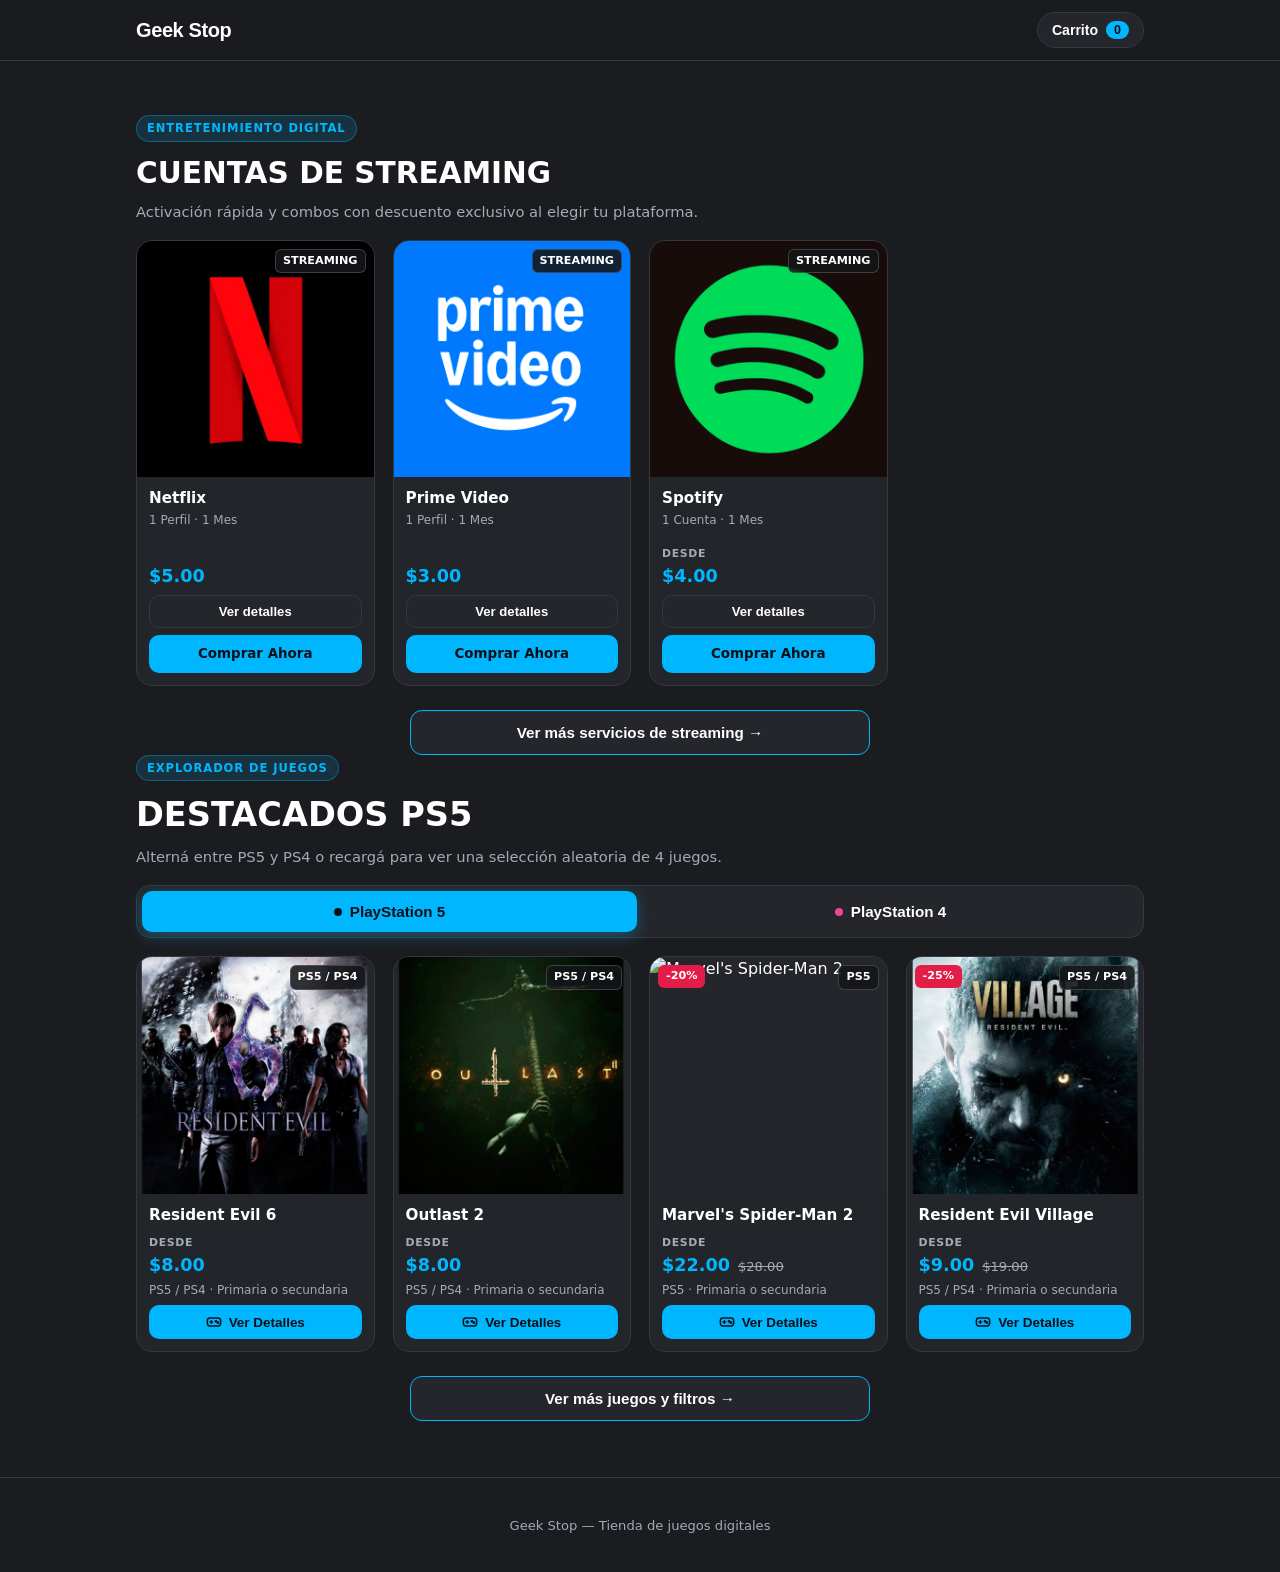
==== commit f0026e37: "Update index.html" ====
--- a/index.html
+++ b/index.html
@@ -58,7 +58,7 @@
          =================================================================== -->
    
     
-    <section id="catalogView">
+    <section id="catalogView" class="catalog-section-spaced">
       <div class="section-head">
         <span class="kicker">EXPLORADOR DE JUEGOS</span>
         <h1 class="page-title" id="catalogHeading">DESTACADOS DEL DÍA</h1>
--- a/estilos.css
+++ b/estilos.css
@@ -918,3 +918,210 @@
   font-size: 0.82rem;
   border-top: 1px solid var(--border-subtle);
 }
+
+
+/* ==========================================================================
+   ESTILOS STREAMING, SELECTOR JUEGOS/STREAMING Y COMBOS CON CHECK VERDE
+   ========================================================================== */
+
+.category-switch-bar {
+  display: grid;
+  grid-template-columns: 1fr 1fr;
+  gap: 6px;
+  background: var(--bg-main);
+  border: 1px solid var(--border-subtle);
+  border-radius: 12px;
+  padding: 5px;
+  margin-bottom: 14px;
+}
+
+.category-switch-btn {
+  border: none;
+  border-radius: 9px;
+  padding: 10px 12px;
+  background: transparent;
+  color: var(--text-muted);
+  font-size: 0.9rem;
+  font-weight: 800;
+  cursor: pointer;
+  transition: background 0.2s ease, color 0.2s ease;
+}
+
+.category-switch-btn.active {
+  background: var(--cian);
+  color: #091018;
+}
+
+.streaming-card-actions {
+  display: grid;
+  gap: 7px;
+  margin-top: 6px;
+}
+
+.details-btn-secondary {
+  width: 100%;
+  display: inline-flex;
+  align-items: center;
+  justify-content: center;
+  background: var(--bg-elevated);
+  color: var(--text-primary);
+  border: 1px solid var(--border-subtle);
+  border-radius: 10px;
+  padding: 8px 12px;
+  font-size: 0.82rem;
+  font-weight: 700;
+  cursor: pointer;
+  transition: border-color 0.2s ease;
+}
+
+.details-btn-secondary:hover {
+  border-color: var(--cian);
+}
+
+.buy-now-card-btn {
+  width: 100%;
+  display: inline-flex;
+  align-items: center;
+  justify-content: center;
+  text-decoration: none;
+  background: var(--cian);
+  color: #091018;
+  border: none;
+  border-radius: 10px;
+  padding: 9px 12px;
+  font-size: 0.84rem;
+  font-weight: 800;
+  cursor: pointer;
+}
+
+.buy-now-card-btn:hover {
+  background: var(--cian-hover);
+}
+
+/* Detalle Streaming: planes (Spotify 1/6/12 meses) y extras en combo */
+.plan-choice-grid {
+  display: grid;
+  grid-template-columns: repeat(auto-fit, minmax(110px, 1fr));
+  gap: 10px;
+  margin-bottom: 14px;
+}
+
+.plan-choice-btn {
+  background: var(--bg-elevated);
+  border: 1.5px solid var(--border-subtle);
+  color: var(--text-primary);
+  border-radius: 12px;
+  padding: 11px 10px;
+  text-align: center;
+  cursor: pointer;
+}
+
+.plan-choice-btn strong {
+  display: block;
+  font-size: 0.9rem;
+}
+
+.plan-choice-btn span {
+  display: block;
+  font-size: 0.85rem;
+  font-weight: 800;
+  color: var(--cian);
+  margin-top: 2px;
+}
+
+.plan-choice-btn.active {
+  border-color: var(--cian);
+  background: var(--cian-soft);
+}
+
+.combo-extras-list {
+  display: grid;
+  gap: 10px;
+  margin-bottom: 16px;
+}
+
+.combo-extra-card {
+  display: flex;
+  align-items: center;
+  justify-content: space-between;
+  gap: 12px;
+  background: var(--bg-elevated);
+  border: 1.5px solid var(--border-subtle);
+  border-radius: 12px;
+  padding: 12px 14px;
+  cursor: pointer;
+  transition: border-color 0.2s ease, background 0.2s ease;
+}
+
+.combo-extra-card.selected {
+  border-color: var(--ok-color);
+  background: rgba(34, 197, 94, 0.12);
+}
+
+.combo-extra-info strong {
+  display: block;
+  font-size: 0.95rem;
+}
+
+.combo-extra-info small {
+  display: block;
+  font-size: 0.78rem;
+  color: var(--text-muted);
+}
+
+.combo-extra-right {
+  display: flex;
+  align-items: center;
+  gap: 12px;
+}
+
+.combo-prices {
+  text-align: right;
+}
+
+.combo-price-new {
+  display: block;
+  font-size: 1rem;
+  font-weight: 900;
+  color: var(--ok-color);
+}
+
+.combo-price-old {
+  display: block;
+  font-size: 0.76rem;
+  color: var(--text-muted);
+  text-decoration: line-through;
+}
+
+.combo-check-box {
+  width: 26px;
+  height: 26px;
+  border-radius: 8px;
+  border: 2px solid var(--border-subtle);
+  background: var(--bg-main);
+  color: transparent;
+  display: inline-flex;
+  align-items: center;
+  justify-content: center;
+  font-weight: 900;
+  font-size: 0.95rem;
+  transition: all 0.18s ease;
+}
+
+.combo-extra-card.selected .combo-check-box {
+  border-color: var(--ok-color);
+  background: var(--ok-color);
+  color: #07130b;
+}
+
+.combo-savings-note {
+  font-size: 0.82rem;
+  font-weight: 700;
+  color: var(--ok-color);
+  margin: -8px 0 12px;
+  text-align: right;
+}
+
+
+
+
